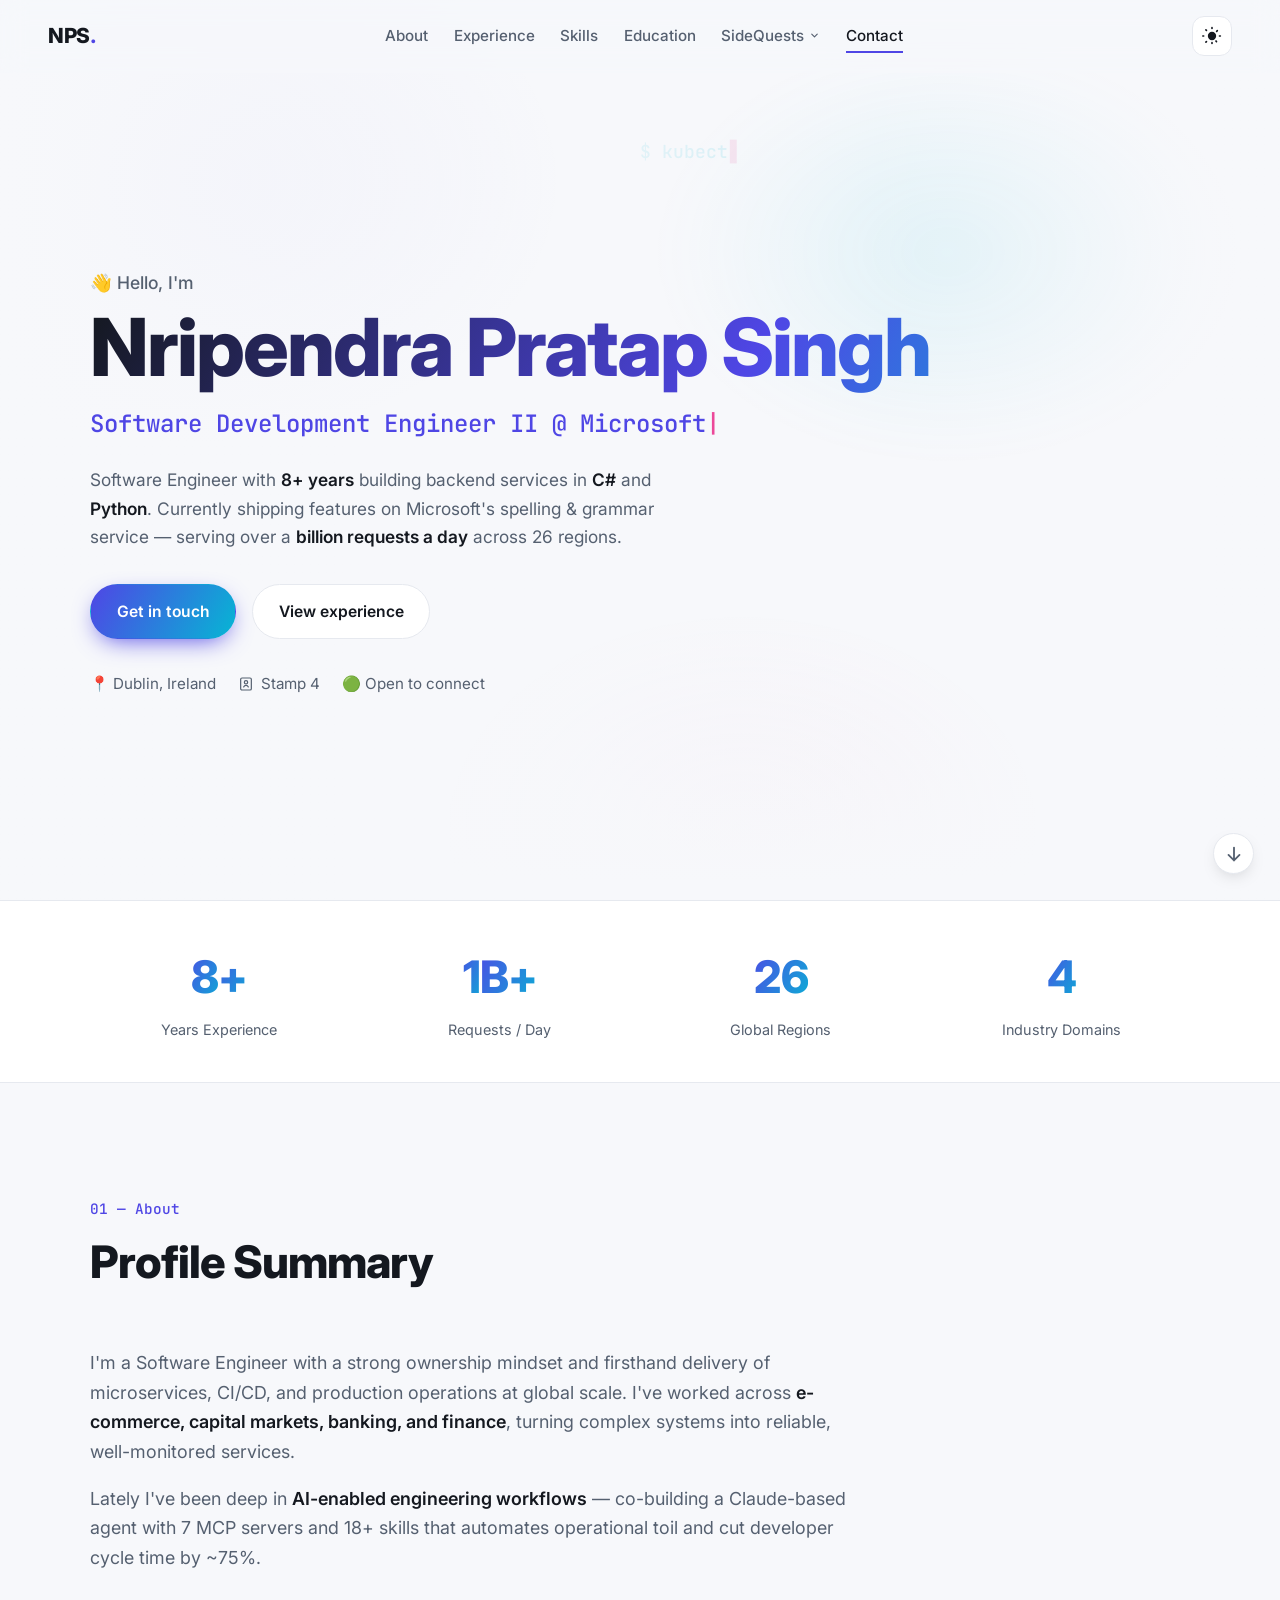
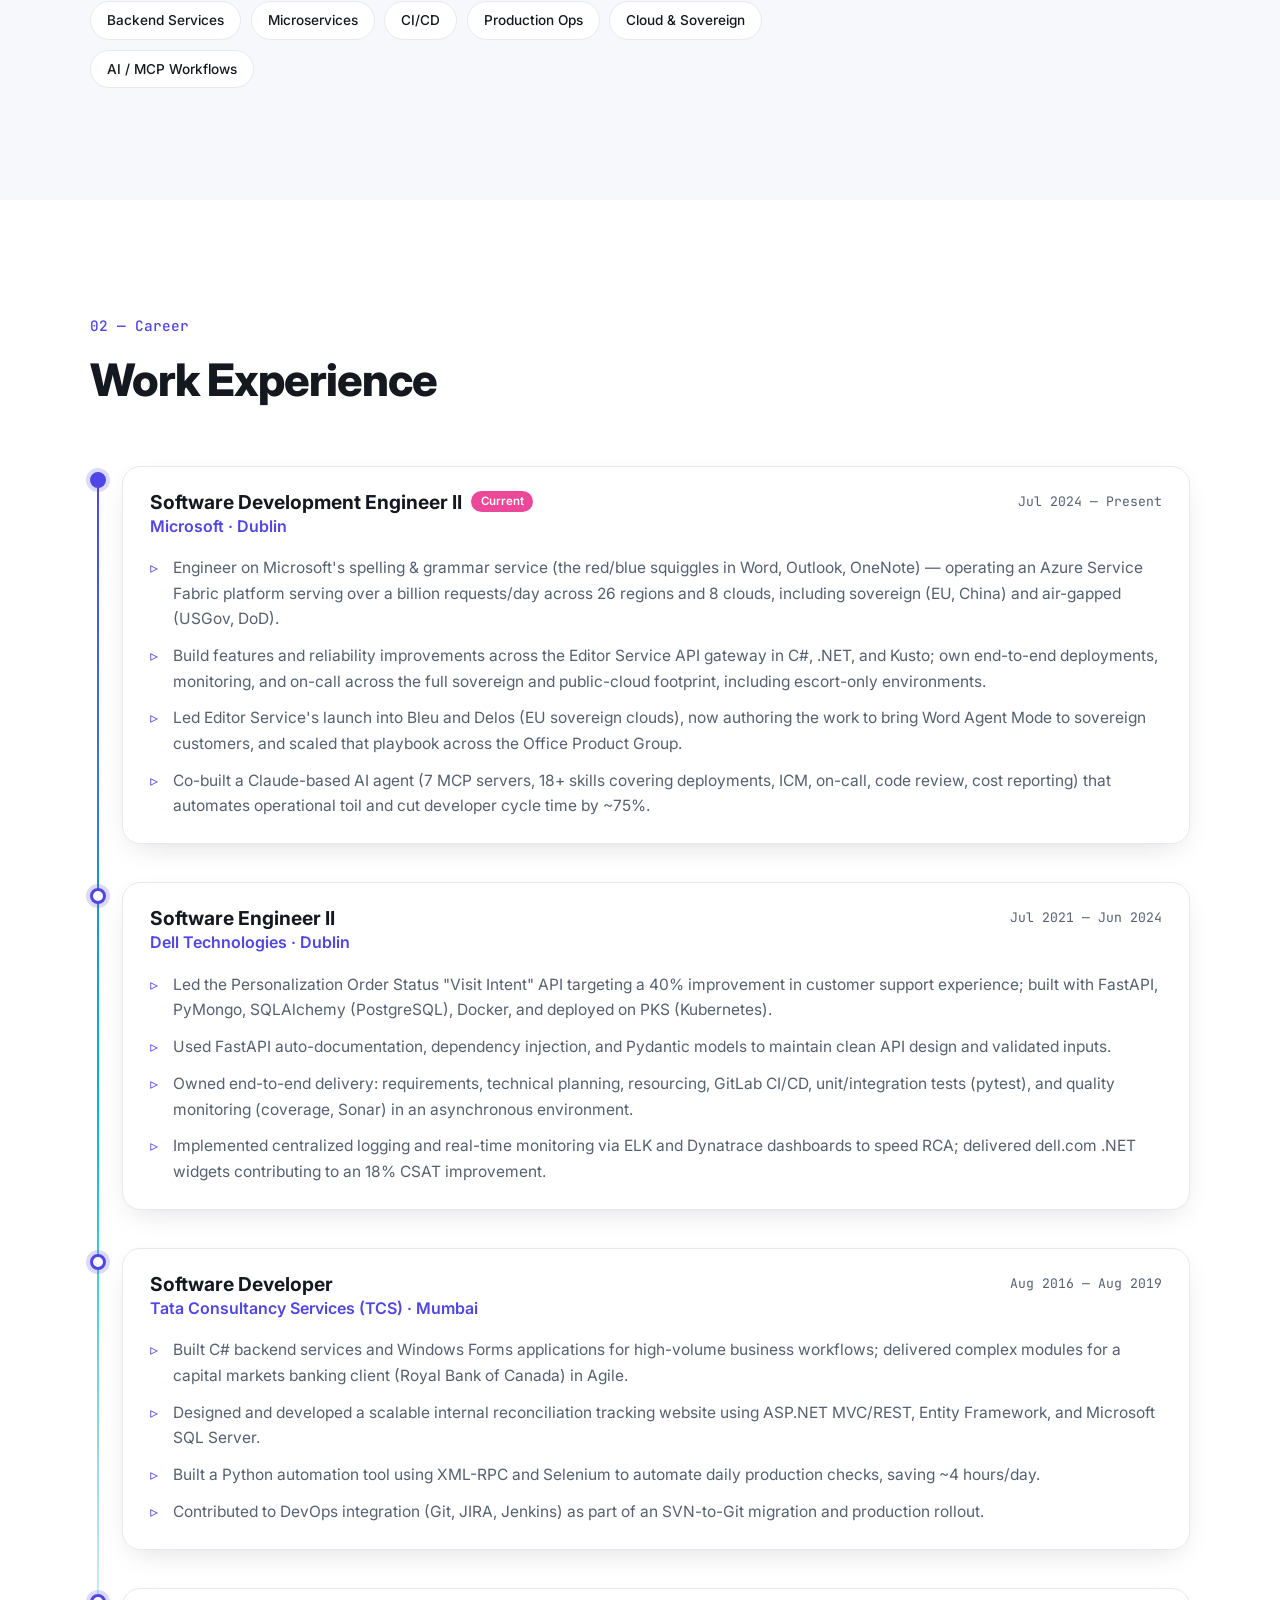
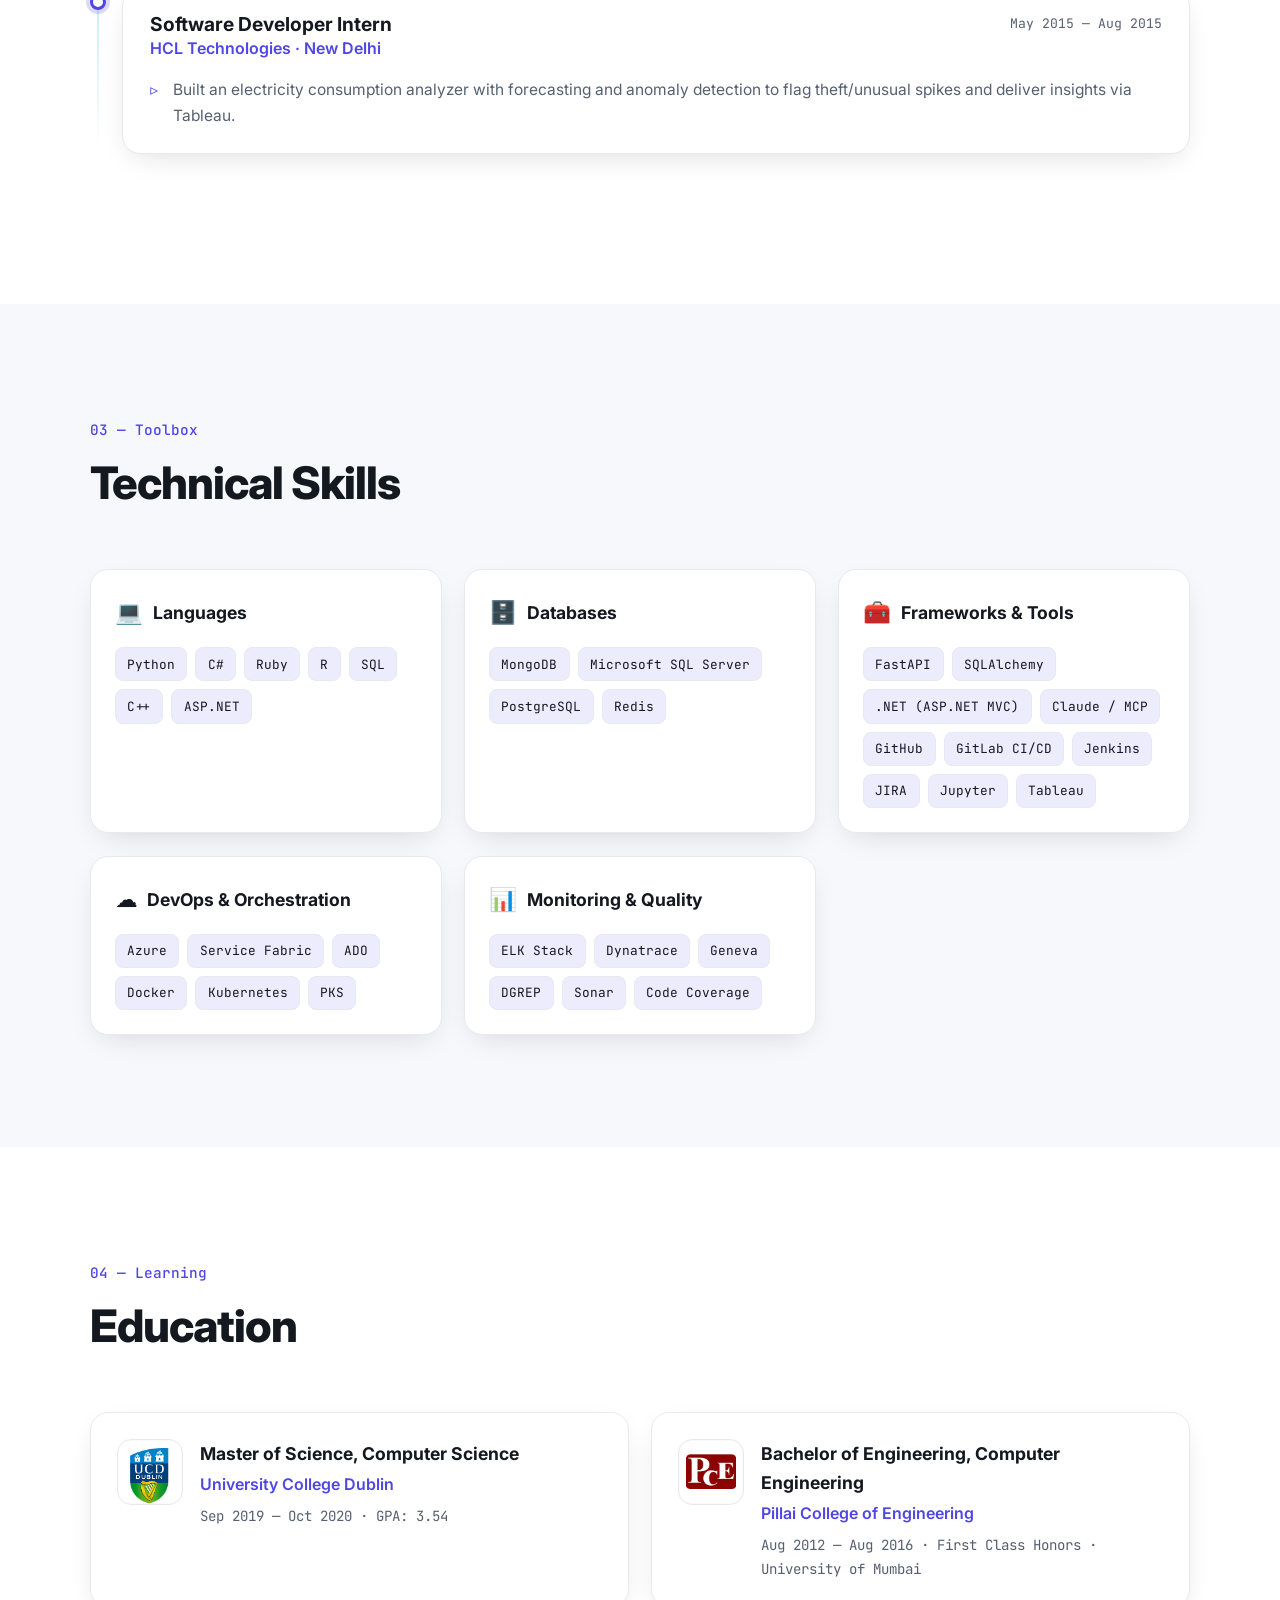
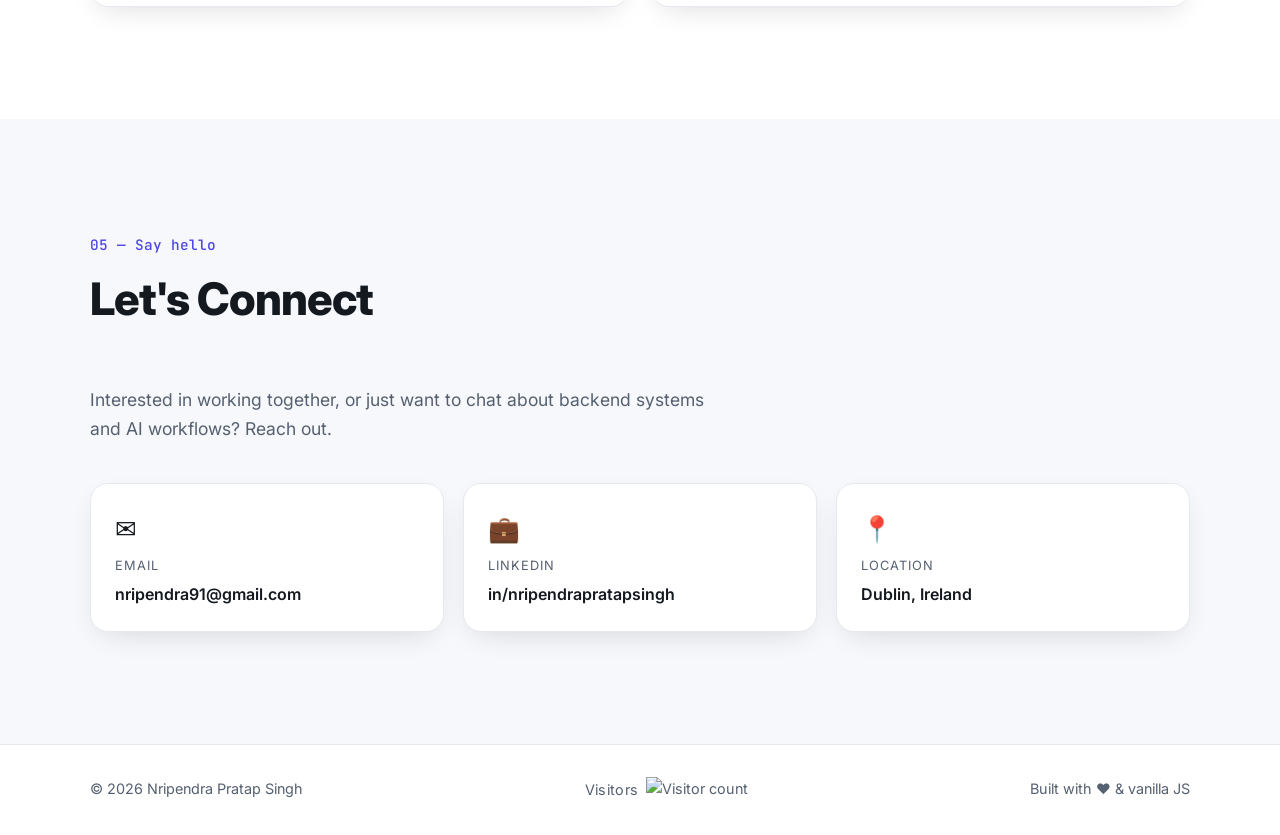
==== index.html @ f197025d "Group SideQuests into a nav dropdown and fix invisible scroll-reveal content Nav: SideQuests is now " ====
<!DOCTYPE html>
<html lang="en">
<head>
  <meta charset="UTF-8" />
  <meta name="viewport" content="width=device-width, initial-scale=1.0, viewport-fit=cover" />
  <title>Nripendra Pratap Singh — Software Engineer</title>
  <meta name="description" content="Nripendra Pratap Singh — Software Engineer with 8+ years building backend services in C# and Python. Currently SDE II at Microsoft, Dublin." />
  <meta name="author" content="Nripendra Pratap Singh" />

  <!-- Open Graph -->
  <meta property="og:title" content="Nripendra Pratap Singh — Software Engineer" />
  <meta property="og:description" content="Software Engineer with 8+ years building backend services in C# and Python. SDE II at Microsoft." />
  <meta property="og:type" content="website" />

  <link rel="preconnect" href="https://fonts.googleapis.com" />
  <link rel="preconnect" href="https://fonts.gstatic.com" crossorigin />
  <link href="https://fonts.googleapis.com/css2?family=Inter:wght@400;500;600;700;800&family=JetBrains+Mono:wght@400;500&display=swap" rel="stylesheet" />
  <link rel="stylesheet" href="assets/style.css" />
  <link rel="icon" href="data:image/svg+xml,<svg xmlns=%22http://www.w3.org/2000/svg%22 viewBox=%220 0 100 100%22><text y=%22.9em%22 font-size=%2290%22>👨‍💻</text></svg>" />
</head>
<body>
  <!-- Progress bar -->
  <div class="scroll-progress" id="scrollProgress"></div>

  <!-- Navigation -->
  <header class="nav" id="nav">
    <a href="#hero" class="nav__brand">NPS<span class="dot">.</span></a>
    <nav class="nav__links" id="navLinks">
      <a href="#about">About</a>
      <a href="#experience">Experience</a>
      <a href="#skills">Skills</a>
      <a href="#education">Education</a>
      <div class="nav__item">
        <a href="sidequests.html" class="nav__parent" aria-haspopup="true" aria-expanded="false">SideQuests
          <svg class="nav__chevron" viewBox="0 0 24 24" aria-hidden="true"><path fill="none" stroke="currentColor" stroke-width="2.5" stroke-linecap="round" stroke-linejoin="round" d="M6 9l6 6 6-6"/></svg>
        </a>
        <div class="nav__menu">
          <a href="railway-union-stats.html"><span class="nav__menu-icon">🏏</span>Cricket</a>
          <a href="fitness.html"><span class="nav__menu-icon">💪</span>Fitness</a>
          <a href="sidequests.html"><span class="nav__menu-icon">📝</span>Articles</a>
        </div>
      </div>
      <a href="#contact">Contact</a>
    </nav>
    <div class="nav__actions">
      <button class="theme-toggle" id="themeToggle" aria-label="Toggle theme" title="Toggle theme">
        <svg class="icon-sun" viewBox="0 0 24 24" width="20" height="20"><path fill="currentColor" d="M12 17a5 5 0 100-10 5 5 0 000 10zm0 2a1 1 0 011 1v1a1 1 0 11-2 0v-1a1 1 0 011-1zm0-18a1 1 0 011 1v1a1 1 0 11-2 0V2a1 1 0 011-1zm11 11a1 1 0 01-1 1h-1a1 1 0 110-2h1a1 1 0 011 1zM3 12a1 1 0 01-1 1H1a1 1 0 110-2h1a1 1 0 011 1zm16.07-7.07a1 1 0 010 1.41l-.71.71a1 1 0 11-1.41-1.41l.71-.71a1 1 0 011.41 0zM6.05 17.95a1 1 0 010 1.41l-.71.71a1 1 0 01-1.41-1.41l.71-.71a1 1 0 011.41 0zm12.02 1.41a1 1 0 01-1.41 0l-.71-.71a1 1 0 011.41-1.41l.71.71a1 1 0 010 1.41zM6.05 6.05a1 1 0 01-1.41 0l-.71-.71a1 1 0 011.41-1.41l.71.71a1 1 0 010 1.41z"/></svg>
        <svg class="icon-moon" viewBox="0 0 24 24" width="20" height="20"><path fill="currentColor" d="M21 12.79A9 9 0 1111.21 3 7 7 0 0021 12.79z"/></svg>
      </button>
      <button class="nav__burger" id="navBurger" aria-label="Menu"><span></span><span></span><span></span></button>
    </div>
  </header>

  <main>
    <!-- Hero -->
    <section class="hero" id="hero">
      <canvas class="hero__canvas" id="heroCanvas" aria-hidden="true"></canvas>
      <div class="hero__bg"></div>
      <div class="hero__scrim"></div>
      <div class="container hero__inner">
        <p class="hero__eyebrow">👋 Hello, I'm</p>
        <h1 class="hero__title">Nripendra Pratap Singh</h1>
        <h2 class="hero__subtitle"><span id="typed"></span><span class="cursor">|</span></h2>
        <p class="hero__desc">
          Software Engineer with <strong>8+ years</strong> building backend services in <strong>C#</strong> and <strong>Python</strong>.
          Currently shipping features on Microsoft's spelling &amp; grammar service — serving over a <strong>billion requests a day</strong> across 26 regions.
        </p>
        <div class="hero__cta">
          <a href="#contact" class="btn btn--primary">Get in touch</a>
          <a href="assets/Nripendra-Pratap-Singh-Resume.pdf" class="btn btn--ghost" data-feature="downloadResume" download hidden>⬇ Download Résumé</a>
          <a href="#experience" class="btn btn--ghost">View experience</a>
        </div>
        <div class="hero__meta">
          <span>📍 Dublin, Ireland</span>
          <span class="meta-ico"><svg viewBox="0 0 24 24" width="16" height="16" fill="none" stroke="currentColor" stroke-width="1.8" stroke-linecap="round" stroke-linejoin="round" aria-hidden="true"><rect x="4" y="3" width="16" height="18" rx="2"/><circle cx="12" cy="9.5" r="2.5"/><path d="M8.5 16.5c.6-1.6 2-2.5 3.5-2.5s2.9.9 3.5 2.5"/></svg>Stamp 4</span>
          <span class="pulse">🟢 Open to connect</span>
        </div>
      </div>
      <a href="#about" class="scroll-hint" aria-label="Scroll down"><svg viewBox="0 0 24 24" width="22" height="22" fill="none" stroke="currentColor" stroke-width="2" stroke-linecap="round" stroke-linejoin="round" aria-hidden="true"><path d="M12 5v14M6 13l6 6 6-6"/></svg></a>
    </section>

    <!-- Stats -->
    <section class="stats">
      <div class="container stats__grid">
        <div class="stat" data-count="8"><span class="stat__value"><span class="stat__num">0</span><span class="stat__plus">+</span></span><p>Years Experience</p></div>
        <div class="stat" data-count="1"><span class="stat__value"><span class="stat__num">0</span><span class="stat__plus">B+</span></span><p>Requests / Day</p></div>
        <div class="stat" data-count="26"><span class="stat__value"><span class="stat__num">0</span></span><p>Global Regions</p></div>
        <div class="stat" data-count="4"><span class="stat__value"><span class="stat__num">0</span></span><p>Industry Domains</p></div>
      </div>
    </section>

    <!-- About -->
    <section class="section" id="about">
      <div class="container">
        <div class="section__head reveal">
          <span class="section__tag">01 — About</span>
          <h2 class="section__title">Profile Summary</h2>
        </div>
        <div class="about reveal">
          <p>
            I'm a Software Engineer with a strong ownership mindset and firsthand delivery of microservices,
            CI/CD, and production operations at global scale. I've worked across
            <strong>e-commerce, capital markets, banking, and finance</strong>, turning complex systems into
            reliable, well-monitored services.
          </p>
          <p>
            Lately I've been deep in <strong>AI-enabled engineering workflows</strong> — co-building a Claude-based
            agent with 7 MCP servers and 18+ skills that automates operational toil and cut developer cycle time by ~75%.
          </p>
          <div class="about__chips">
            <span>Backend Services</span>
            <span>Microservices</span>
            <span>CI/CD</span>
            <span>Production Ops</span>
            <span>Cloud &amp; Sovereign</span>
            <span>AI / MCP Workflows</span>
          </div>
        </div>
      </div>
    </section>

    <!-- Experience -->
    <section class="section section--alt" id="experience">
      <div class="container">
        <div class="section__head reveal">
          <span class="section__tag">02 — Career</span>
          <h2 class="section__title">Work Experience</h2>
        </div>
        <div class="timeline" id="timeline"></div>
      </div>
    </section>

    <!-- Skills -->
    <section class="section" id="skills">
      <div class="container">
        <div class="section__head reveal">
          <span class="section__tag">03 — Toolbox</span>
          <h2 class="section__title">Technical Skills</h2>
        </div>
        <div class="skills" id="skills-grid"></div>
      </div>
    </section>

    <!-- Education -->
    <section class="section section--alt" id="education">
      <div class="container">
        <div class="section__head reveal">
          <span class="section__tag">04 — Learning</span>
          <h2 class="section__title">Education</h2>
        </div>
        <div class="edu" id="edu-grid"></div>
      </div>
    </section>

    <!-- Contact -->
    <section class="section contact" id="contact">
      <div class="container">
        <div class="section__head reveal">
          <span class="section__tag">05 — Say hello</span>
          <h2 class="section__title">Let's Connect</h2>
        </div>
        <p class="contact__lead reveal">
          Interested in working together, or just want to chat about backend systems and AI workflows? Reach out.
        </p>
        <div class="contact__grid reveal">
          <a class="contact__card" href="mailto:nripendra91@gmail.com">
            <span class="contact__icon">✉️</span>
            <span class="contact__label">Email</span>
            <span class="contact__value">nripendra91@gmail.com</span>
          </a>
          <a class="contact__card" href="https://www.linkedin.com/in/nripendrapratapsingh" target="_blank" rel="noopener">
            <span class="contact__icon">💼</span>
            <span class="contact__label">LinkedIn</span>
            <span class="contact__value">in/nripendrapratapsingh</span>
          </a>
          <a class="contact__card" href="https://maps.google.com/?q=Dublin,Ireland" target="_blank" rel="noopener">
            <span class="contact__icon">📍</span>
            <span class="contact__label">Location</span>
            <span class="contact__value">Dublin, Ireland</span>
          </a>
        </div>
      </div>
    </section>
  </main>

  <footer class="footer">
    <div class="container footer__inner">
      <span>© <span id="year"></span> Nripendra Pratap Singh</span>
      <span class="footer__counter" data-feature="visitorCounter" hidden>
        <span class="footer__counter-label">Visitors</span>
        <img class="visitor-counter" alt="Visitor count"
             src="https://count.getloli.com/@nripendra-pratap.github.io?name=nripendra-pratap.github.io&theme=3d-num&padding=6&offset=0&align=top&scale=1&pixelated=0&darkmode=auto" />
      </span>
      <span>Built with ❤️ &amp; vanilla JS</span>
    </div>
  </footer>

  <script src="assets/data.js"></script>
  <script src="assets/common.js"></script>
  <script src="assets/hero-bg.js"></script>
  <script src="assets/script.js"></script>
</body>
</html>
---- assets/style.css ----
/* ===================== Theme tokens ===================== */
:root {
  --bg: #f7f8fb;
  --bg-alt: #ffffff;
  --surface: #ffffff;
  --text: #14181f;
  --text-soft: #556070;
  --border: #e6e9ef;
  --brand: #4f46e5;
  --brand-2: #06b6d4;
  --accent: #ec4899;
  --shadow: 0 10px 30px -12px rgba(20, 24, 31, 0.18);
  --radius: 18px;
  --maxw: 1100px;
  --card-hover: color-mix(in srgb, var(--surface) 95%, #000); /* light mode: subtly darker on hover */
}

[data-theme="dark"] {
  --bg: #0b0e14;
  --bg-alt: #10141d;
  --surface: #141a24;
  --text: #eef2f8;
  --text-soft: #9aa6b8;
  --border: #232b38;
  --brand: #818cf8;
  --brand-2: #22d3ee;
  --accent: #f472b6;
  --shadow: 0 14px 40px -14px rgba(0, 0, 0, 0.6);
  --card-hover: color-mix(in srgb, var(--surface) 91%, #fff); /* dark mode: subtly lighter on hover */
}

*, *::before, *::after { margin: 0; padding: 0; box-sizing: border-box; }
html { scroll-behavior: smooth; }

body {
  font-family: "Inter", system-ui, sans-serif;
  background: var(--bg);
  color: var(--text);
  line-height: 1.65;
  -webkit-font-smoothing: antialiased;
  transition: background .4s ease, color .4s ease;
  overflow-x: hidden;
}

.container { width: min(var(--maxw), 92%); margin-inline: auto; }
a { color: inherit; text-decoration: none; }

/* ===================== Scroll progress ===================== */
.scroll-progress {
  position: fixed; top: 0; left: 0; height: 3px; width: 0%;
  background: linear-gradient(90deg, var(--brand), var(--brand-2), var(--accent));
  z-index: 200; transition: width .1s linear;
}

/* ===================== Nav ===================== */
.nav {
  position: fixed; top: 0; left: 0; right: 0; z-index: 100;
  display: flex; align-items: center; justify-content: space-between;
  padding: 1rem clamp(1rem, 4vw, 3rem);
  padding-left: max(clamp(1rem, 4vw, 3rem), env(safe-area-inset-left));
  padding-right: max(clamp(1rem, 4vw, 3rem), env(safe-area-inset-right));
  backdrop-filter: blur(12px);
  background: color-mix(in srgb, var(--bg) 78%, transparent);
  border-bottom: 1px solid transparent;
  transition: padding .3s ease, border-color .3s ease, background .3s ease;
}
.nav.scrolled { padding-block: .6rem; border-color: var(--border); }
.nav__brand { font-weight: 800; font-size: 1.3rem; letter-spacing: -.5px; }
.nav__brand .dot { color: var(--brand); }
.nav__links { display: flex; gap: 1.6rem; }
.nav__links a {
  font-size: .95rem; font-weight: 500; color: var(--text-soft);
  position: relative; transition: color .2s ease;
}
.nav__links a::after {
  content: ""; position: absolute; left: 0; bottom: -4px; height: 2px; width: 0;
  background: var(--brand); transition: width .25s ease;
}
.nav__links a:hover, .nav__links a.active { color: var(--text); }
.nav__links a:hover::after, .nav__links a.active::after { width: 100%; }

/* Nav dropdown (SideQuests → Cricket / Fitness / Articles) */
.nav__item { position: relative; display: flex; align-items: center; }
.nav__parent { display: inline-flex; align-items: center; gap: .3rem; }
.nav__chevron { width: 11px; height: 11px; flex: none; transition: transform .25s ease; }
.nav__item:hover .nav__chevron,
.nav__item:focus-within .nav__chevron { transform: rotate(180deg); }
.nav__menu {
  position: absolute; top: 100%; left: 50%; z-index: 10;
  margin-top: .75rem; min-width: 180px; padding: .4rem;
  display: flex; flex-direction: column; gap: .1rem;
  background: var(--surface); border: 1px solid var(--border);
  border-radius: 14px; box-shadow: var(--shadow);
  opacity: 0; visibility: hidden; pointer-events: none;
  transform: translate(-50%, 6px);
  transition: opacity .2s ease, transform .2s ease, visibility .2s ease;
}
/* Invisible bridge so the menu survives the gap under the parent link. */
.nav__menu::before { content: ""; position: absolute; left: 0; right: 0; top: -.75rem; height: .75rem; }
.nav__item:hover .nav__menu,
.nav__item:focus-within .nav__menu {
  opacity: 1; visibility: visible; pointer-events: auto; transform: translate(-50%, 0);
}
.nav__links .nav__menu a {
  display: flex; align-items: center; gap: .55rem; white-space: nowrap;
  padding: .5rem .65rem; border-radius: 9px; font-size: .9rem; color: var(--text-soft);
  transition: background .2s ease, color .2s ease;
}
.nav__links .nav__menu a::after { display: none; }
.nav__links .nav__menu a:hover,
.nav__links .nav__menu a.active {
  background: color-mix(in srgb, var(--brand) 12%, transparent); color: var(--text);
}
.nav__menu-icon { font-size: .95rem; line-height: 1; }

.nav__actions { display: flex; align-items: center; gap: .6rem; }

.theme-toggle {
  display: grid; place-items: center; width: 40px; height: 40px;
  border-radius: 12px; border: 1px solid var(--border);
  background: var(--surface); color: var(--text); cursor: pointer;
  transition: transform .2s ease, border-color .2s ease;
}
.theme-toggle:hover { transform: rotate(-15deg); border-color: var(--brand); }
.icon-moon { display: none; }
[data-theme="dark"] .icon-sun { display: none; }
[data-theme="dark"] .icon-moon { display: block; }

.nav__burger { display: none; flex-direction: column; gap: 5px; background: none; border: 0; cursor: pointer; padding: 6px; }
.nav__burger span { width: 24px; height: 2px; background: var(--text); transition: .3s; border-radius: 2px; }
.nav__burger.open span:nth-child(1) { transform: translateY(7px) rotate(45deg); }
.nav__burger.open span:nth-child(2) { opacity: 0; }
.nav__burger.open span:nth-child(3) { transform: translateY(-7px) rotate(-45deg); }

/* ===================== Hero ===================== */
.hero {
  min-height: 100vh;            /* fallback for older iOS/Safari without svh */
  min-height: 100svh;          /* stable across the mobile toolbar show/hide */
  display: flex; align-items: center; position: relative;
  padding-top: 4rem; overflow: hidden;
}
.hero__canvas {
  position: absolute; inset: 0; z-index: 0; width: 100%; height: 100%;
  opacity: .5;
}
[data-theme="dark"] .hero__canvas { opacity: .6; }
.hero__bg {
  position: absolute; inset: 0; z-index: 1; pointer-events: none;
  background:
    radial-gradient(48% 48% at 15% 20%, color-mix(in srgb, var(--brand) 32%, transparent), transparent 60%),
    radial-gradient(42% 42% at 74% 28%, color-mix(in srgb, var(--brand-2) 24%, transparent), transparent 55%),
    radial-gradient(40% 40% at 58% 92%, color-mix(in srgb, var(--accent) 18%, transparent), transparent 60%);
  filter: blur(24px); opacity: .42; animation: floaty 14s ease-in-out infinite alternate;
}
.hero__scrim {
  position: absolute; inset: 0; z-index: 2; pointer-events: none;
  background:
    linear-gradient(90deg, var(--bg) 0%, color-mix(in srgb, var(--bg) 72%, transparent) 40%, transparent 72%),
    linear-gradient(270deg, var(--bg) 0%, color-mix(in srgb, var(--bg) 45%, transparent) 15%, transparent 32%),
    linear-gradient(0deg, var(--bg) 2%, transparent 42%),
    radial-gradient(125% 95% at 50% 42%, transparent 52%, color-mix(in srgb, var(--bg) 60%, transparent) 100%);
}
@keyframes floaty { to { transform: translate3d(0, -20px, 0) scale(1.05); } }
.hero__inner { position: relative; z-index: 3; }
.hero__eyebrow { font-size: 1.1rem; color: var(--text-soft); font-weight: 500; }
.hero__title {
  font-size: clamp(2.6rem, 7vw, 5rem); font-weight: 800; letter-spacing: -2px;
  line-height: 1.1; margin: .4rem 0; padding-bottom: .08em;
  background: linear-gradient(120deg, var(--text), var(--brand) 60%, var(--brand-2));
  -webkit-background-clip: text; background-clip: text; color: transparent;
}
.hero__subtitle {
  font-family: "JetBrains Mono", monospace; font-size: clamp(1rem, 2.4vw, 1.5rem);
  font-weight: 500; color: var(--brand); min-height: 1.8em;
}
.cursor { animation: blink 1s steps(2) infinite; color: var(--accent); }
@keyframes blink { 50% { opacity: 0; } }
.hero__desc { max-width: 620px; margin: 1.2rem 0 2rem; color: var(--text-soft); font-size: 1.08rem; }
.hero__desc strong { color: var(--text); font-weight: 600; }
.hero__cta { display: flex; gap: 1rem; flex-wrap: wrap; }
.hero__meta { display: flex; gap: 1.4rem; flex-wrap: wrap; align-items: center; margin-top: 2rem; color: var(--text-soft); font-size: .95rem; }
.hero__meta .meta-ico { display: inline-flex; align-items: center; gap: .4rem; }
.hero__meta .meta-ico svg { flex: none; vertical-align: middle; }
.pulse { position: relative; }

.btn {
  display: inline-flex; align-items: center; gap: .5rem; padding: .85rem 1.6rem;
  border-radius: 999px; font-weight: 600; font-size: .98rem; cursor: pointer;
  transition: transform .2s ease, box-shadow .2s ease, background .2s ease; border: 1px solid transparent;
}
.btn--primary { background: linear-gradient(120deg, var(--brand), var(--brand-2)); color: #fff; box-shadow: 0 8px 24px -8px var(--brand); }
.btn--primary:hover { transform: translateY(-3px); box-shadow: 0 14px 30px -8px var(--brand); }
.btn--ghost { background: var(--surface); border-color: var(--border); color: var(--text); }
.btn--ghost:hover { transform: translateY(-3px); border-color: var(--brand); }

.scroll-hint {
  position: absolute; bottom: calc(1.6rem + env(safe-area-inset-bottom, 0px));
  right: calc(1.6rem + env(safe-area-inset-right, 0px));
  display: grid; place-items: center; width: 2.6rem; height: 2.6rem;
  color: var(--text-soft); border-radius: 999px;
  background: var(--surface); border: 1px solid var(--border);
  box-shadow: 0 6px 18px -8px rgba(0,0,0,.25);
  animation: bounce 2s infinite; z-index: 3;
}
.scroll-hint svg { display: block; }
@keyframes bounce { 0%,100% { transform: translateY(0); } 50% { transform: translateY(8px); } }
/* On short screens (e.g. landscape phones) hide the arrow so it can't overlap content */
@media (max-height: 620px) { .scroll-hint { display: none; } }

/* ===================== Stats ===================== */
.stats { padding: 2.5rem 0; border-block: 1px solid var(--border); background: var(--bg-alt); }
.stats__grid { display: grid; grid-template-columns: repeat(4, 1fr); gap: 1.5rem; text-align: center; }
.stat { display: flex; flex-direction: column; align-items: center; }
.stat__value { display: inline-flex; align-items: baseline; }
.stat__num, .stat__plus { font-size: clamp(1.8rem, 5vw, 2.8rem); font-weight: 800; letter-spacing: -1px;
  background: linear-gradient(120deg, var(--brand), var(--brand-2)); -webkit-background-clip: text; background-clip: text; color: transparent; }
.stat p { color: var(--text-soft); font-size: .9rem; margin-top: .2rem; }

/* ===================== Sections ===================== */
.section { padding: clamp(4rem, 9vw, 7rem) 0; }
.section--alt { background: var(--bg-alt); }
.section__head { margin-bottom: 3rem; }
.section__tag { font-family: "JetBrains Mono", monospace; color: var(--brand); font-size: .9rem; font-weight: 500; }
.section__title { font-size: clamp(1.9rem, 5vw, 2.8rem); font-weight: 800; letter-spacing: -1px; margin-top: .3rem; }

.about { max-width: 780px; font-size: 1.12rem; color: var(--text-soft); }
.about p + p { margin-top: 1.1rem; }
.about strong { color: var(--text); font-weight: 600; }
.about__chips { display: flex; flex-wrap: wrap; gap: .6rem; margin-top: 1.8rem; }
.about__chips span {
  padding: .45rem 1rem; border-radius: 999px; font-size: .85rem; font-weight: 500;
  background: var(--surface); border: 1px solid var(--border); color: var(--text);
}

/* ===================== Timeline ===================== */
.timeline { position: relative; padding-left: 2rem; }
.timeline::before { content: ""; position: absolute; left: 7px; top: 6px; bottom: 6px; width: 2px;
  background: linear-gradient(var(--brand), var(--brand-2), transparent); }
.tl-item { position: relative; margin-bottom: 2.4rem; }
.tl-item::before {
  content: ""; position: absolute; left: -2rem; top: 6px; width: 16px; height: 16px; border-radius: 50%;
  background: var(--surface); border: 3px solid var(--brand); box-shadow: 0 0 0 4px color-mix(in srgb, var(--brand) 20%, transparent);
}
.tl-item.current::before { background: var(--brand); animation: ping 2s infinite; }
@keyframes ping { 0% { box-shadow: 0 0 0 0 color-mix(in srgb, var(--brand) 45%, transparent); } 70% { box-shadow: 0 0 0 12px transparent; } 100% { box-shadow: 0 0 0 0 transparent; } }

.tl-card {
  position: relative; overflow: visible;
  background: var(--surface); border: 1px solid var(--border); border-radius: var(--radius);
  padding: 1.5rem 1.7rem; box-shadow: var(--shadow); transition: transform .25s ease, border-color .25s ease, background .25s ease;
}
.tl-card:hover { transform: translateX(6px); border-color: var(--brand); background: var(--card-hover); }

/* Company logo as a module that pops out from the right side of the card on hover */
.tl-notch {
  position: absolute; top: 50%; right: 0; left: auto; z-index: 2;
  display: grid; place-items: center;
  width: 64px; height: 64px;
  border-radius: 16px;
  background: color-mix(in srgb, var(--brand-logo, var(--brand)) 14%, var(--surface));
  border: 1px solid var(--border);
  box-shadow: 0 12px 24px -8px color-mix(in srgb, var(--brand-logo, var(--brand)) 60%, transparent);
  transform: translate(-25%, -50%) scale(.7);
  opacity: 0; pointer-events: none;
  transition: transform .5s cubic-bezier(.34, 1.6, .5, 1), opacity .28s ease;
}
.tl-card:hover .tl-notch {
  transform: translate(55%, -50%) scale(1);
  opacity: 1;
}
.tl-notch__logo {
  width: 34px; height: 34px;
  fill: var(--brand-logo, var(--brand));
}

.tl-body { position: relative; z-index: 1; }
.tl-head { display: flex; flex-wrap: wrap; justify-content: space-between; gap: .6rem; align-items: flex-start; }
.tl-role { font-size: 1.2rem; font-weight: 700; line-height: 1.15; }
.tl-title-row { display: flex; align-items: center; flex-wrap: wrap; gap: .55rem; }
.tl-company { color: var(--brand); font-weight: 600; }
.tl-period { font-family: "JetBrains Mono", monospace; font-size: .82rem; color: var(--text-soft); white-space: nowrap; }
.tl-badge { display: inline-block; font-size: .72rem; font-weight: 600; line-height: 1; color: #fff; background: var(--accent);
  padding: .28rem .6rem; border-radius: 999px; vertical-align: middle; }
.tl-points { list-style: none; margin-top: 1rem; display: grid; gap: .7rem; }
.tl-points li { position: relative; padding-left: 1.4rem; color: var(--text-soft); font-size: .97rem; }
.tl-points li::before { content: "▹"; position: absolute; left: 0; color: var(--brand); }

/* ===================== Skills ===================== */
.skills { display: grid; grid-template-columns: repeat(auto-fit, minmax(260px, 1fr)); gap: 1.4rem; }
.skill-card {
  background: var(--surface); border: 1px solid var(--border); border-radius: var(--radius);
  padding: 1.5rem; box-shadow: var(--shadow); transition: transform .25s ease, border-color .25s ease;
}
.skill-card:hover { transform: translateY(-6px); border-color: var(--brand); }
.skill-card h3 { display: flex; align-items: center; gap: .6rem; font-size: 1.1rem; margin-bottom: 1rem; }
.skill-card__icon { font-size: 1.4rem; }
.skill-tags { display: flex; flex-wrap: wrap; gap: .5rem; }
.skill-tags span {
  font-family: "JetBrains Mono", monospace; font-size: .8rem; padding: .35rem .7rem; border-radius: 8px;
  background: color-mix(in srgb, var(--brand) 10%, transparent); color: var(--text);
  border: 1px solid var(--border); transition: background .2s ease, color .2s ease, transform .2s ease;
}
.skill-tags span:hover { background: var(--brand); color: #fff; transform: translateY(-2px); }

/* ===================== Education ===================== */
.edu { display: grid; grid-template-columns: repeat(auto-fit, minmax(300px, 1fr)); gap: 1.4rem; }
.edu-card {
  display: flex; gap: 1.1rem; background: var(--surface); border: 1px solid var(--border);
  border-radius: var(--radius); padding: 1.6rem; box-shadow: var(--shadow); transition: transform .25s ease, border-color .25s ease;
}
.edu-card:hover { transform: translateY(-6px); border-color: var(--brand); }
.edu-card__logo {
  flex: none; display: grid; place-items: center;
  width: 66px; height: 66px; border-radius: 14px;
  background: #ffffff; border: 1px solid var(--border);
  box-shadow: inset 0 0 0 1px rgba(0,0,0,.02);
  overflow: hidden;
}
.edu-card__logo img { max-width: 78%; max-height: 78%; object-fit: contain; display: block; }
.edu-card h3 { font-size: 1.1rem; }
.edu-card .school { color: var(--brand); font-weight: 600; margin-top: .2rem; }
.edu-card .meta { color: var(--text-soft); font-size: .88rem; margin-top: .5rem; font-family: "JetBrains Mono", monospace; }

/* ===================== Contact ===================== */
.contact__lead { max-width: 620px; color: var(--text-soft); font-size: 1.1rem; margin-bottom: 2.5rem; }
.contact__grid { display: grid; grid-template-columns: repeat(auto-fit, minmax(220px, 1fr)); gap: 1.2rem; }
.contact__card {
  display: flex; flex-direction: column; gap: .3rem; padding: 1.5rem; border-radius: var(--radius);
  background: var(--surface); border: 1px solid var(--border); box-shadow: var(--shadow);
  transition: transform .25s ease, border-color .25s ease;
}
.contact__card:hover { transform: translateY(-6px); border-color: var(--brand); }
.contact__icon { font-size: 1.6rem; }
.contact__label { font-size: .8rem; text-transform: uppercase; letter-spacing: 1px; color: var(--text-soft); }
.contact__value { font-weight: 600; word-break: break-word; }

/* ===================== SideQuests page ===================== */
.page-header {
  position: relative;
  padding: clamp(7rem, 12vw, 9rem) 0 clamp(2.5rem, 6vw, 4rem);
  background:
    radial-gradient(60% 120% at 15% 0%, color-mix(in srgb, var(--brand) 14%, transparent), transparent 60%),
    radial-gradient(50% 120% at 100% 0%, color-mix(in srgb, var(--brand-2, var(--brand)) 12%, transparent), transparent 55%);
  border-bottom: 1px solid var(--border);
}
.page-header__inner { max-width: 760px; }
.page-header__title { font-size: clamp(2.4rem, 7vw, 4rem); font-weight: 800; letter-spacing: -1.5px; margin-top: .3rem; }
.page-header__title .dot { color: var(--brand); }
.page-header__lede { margin-top: 1.2rem; color: var(--text-soft); font-size: 1.1rem; line-height: 1.7; }
.page-header__lede strong { color: var(--text); font-weight: 600; }
.page-header__note {
  margin-top: 1.6rem; display: inline-block;
  font-family: "JetBrains Mono", monospace; font-size: .85rem; color: var(--text-soft);
  padding: .5rem .9rem; border-radius: 999px;
  background: var(--surface); border: 1px solid var(--border);
}

.sq-grid { display: grid; grid-template-columns: repeat(auto-fill, minmax(320px, 1fr)); gap: 1.4rem; }

.sq-card {
  display: flex; flex-direction: column; gap: .6rem;
  background: var(--surface); border: 1px solid var(--border); border-radius: var(--radius);
  padding: 1.6rem; box-shadow: var(--shadow); transition: transform .25s ease, border-color .25s ease, background .25s ease;
}
.sq-card:hover { transform: translateY(-6px); border-color: var(--brand); background: var(--card-hover); }
.sq-card__meta { font-family: "JetBrains Mono", monospace; font-size: .8rem; color: var(--text-soft); }
.sq-card__title { font-size: 1.2rem; font-weight: 700; line-height: 1.3; }
.sq-card__title a { color: var(--text); transition: color .2s ease; }
.sq-card__title a:hover { color: var(--brand); }
.sq-card__summary { color: var(--text-soft); font-size: .97rem; }
.sq-card__tags { display: flex; flex-wrap: wrap; gap: .5rem; margin-top: auto; padding-top: .4rem; }
.sq-card__tags span {
  font-family: "JetBrains Mono", monospace; font-size: .75rem; padding: .3rem .6rem; border-radius: 8px;
  background: color-mix(in srgb, var(--brand) 10%, transparent); color: var(--text); border: 1px solid var(--border);
}

.sq-empty {
  grid-column: 1 / -1; text-align: center; display: grid; place-items: center; gap: .7rem;
  background: var(--surface); border: 1px dashed var(--border); border-radius: var(--radius);
  padding: clamp(2.5rem, 8vw, 4.5rem) 1.5rem;
}
.sq-empty__icon { font-size: 2.6rem; }
.sq-empty h3 { font-size: 1.3rem; }
.sq-empty p { color: var(--text-soft); max-width: 420px; }
.sq-empty .btn { margin-top: .6rem; }

/* ===================== Article page ===================== */
.article { padding: clamp(6.5rem, 11vw, 8.5rem) 0 clamp(2.5rem, 6vw, 4rem); }
.article__wrap { max-width: 760px; }
.article__back {
  display: inline-block; font-family: "JetBrains Mono", monospace; font-size: .82rem;
  color: var(--text-soft); margin-bottom: 1.6rem; transition: color .2s ease;
}
.article__back:hover { color: var(--brand); }
.article__header { padding-bottom: 1.8rem; margin-bottom: 2rem; border-bottom: 1px solid var(--border); }
.article__title {
  font-size: clamp(2rem, 5.5vw, 3rem); font-weight: 800; letter-spacing: -1px;
  line-height: 1.12; margin-top: .5rem; padding-bottom: .06em;
}
.article__title .mono-brand { font-family: "JetBrains Mono", monospace; font-weight: 600; color: var(--brand); letter-spacing: -.5px; }
.article__meta { margin-top: 1rem; font-family: "JetBrains Mono", monospace; font-size: .85rem; color: var(--text-soft); }
.article__tags { display: flex; flex-wrap: wrap; gap: .5rem; margin-top: 1rem; }
.article__tags span {
  font-family: "JetBrains Mono", monospace; font-size: .75rem; padding: .3rem .6rem; border-radius: 8px;
  background: color-mix(in srgb, var(--brand) 10%, transparent); color: var(--text); border: 1px solid var(--border);
}

/* Long-form prose */
.prose { font-size: 1.05rem; line-height: 1.8; color: var(--text); }
.prose__lede { font-size: 1.2rem; line-height: 1.7; color: var(--text-soft); }
.prose__lede strong { color: var(--text); }
.prose p { margin: 1.15rem 0; }
.prose h2 {
  font-size: clamp(1.4rem, 3.5vw, 1.8rem); font-weight: 700; letter-spacing: -.5px;
  line-height: 1.25; margin: 2.6rem 0 .9rem;
}
.prose h3 { font-size: 1.2rem; font-weight: 700; margin: 1.8rem 0 .6rem; }
.prose ul, .prose ol { margin: 1.15rem 0; padding-left: 1.4rem; }
.prose li { margin: .5rem 0; }
.prose li::marker { color: var(--brand); }
.prose a { color: var(--brand); text-decoration: none; border-bottom: 1px solid color-mix(in srgb, var(--brand) 40%, transparent); transition: border-color .2s ease; }
.prose a:hover { border-bottom-color: var(--brand); }
.prose strong { font-weight: 700; }
.prose code {
  font-family: "JetBrains Mono", monospace; font-size: .88em;
  background: color-mix(in srgb, var(--brand) 12%, transparent); color: var(--text);
  padding: .12em .4em; border-radius: 6px; border: 1px solid var(--border);
}
.prose pre {
  background: var(--bg-alt); border: 1px solid var(--border); border-radius: var(--radius);
  padding: 1.1rem 1.2rem; overflow-x: auto; margin: 1.4rem 0; box-shadow: var(--shadow);
}
.prose pre code {
  background: none; border: none; padding: 0; font-size: .85rem;
  color: var(--text); line-height: 1.7; white-space: pre; display: block;
}
.prose blockquote {
  margin: 1.6rem 0; padding: .9rem 1.3rem; border-left: 3px solid var(--brand);
  background: color-mix(in srgb, var(--brand) 7%, transparent); border-radius: 0 12px 12px 0;
  color: var(--text-soft); font-size: 1.02rem;
}
.prose blockquote em, .prose blockquote strong { color: var(--text); }
.prose hr { border: none; border-top: 1px solid var(--border); margin: 2.6rem 0; }
.article__credit {
  background: var(--surface); border: 1px solid var(--border); border-radius: var(--radius);
  padding: 1.2rem 1.4rem; margin: 1.6rem 0; box-shadow: var(--shadow);
}
.article__credit p { margin: .4rem 0; font-size: .96rem; color: var(--text-soft); }
.article__more { margin-top: 2rem; }

/* ===================== Cricket stats page ===================== */
.ck-cards {
  display: grid; grid-template-columns: repeat(3, 1fr); gap: 1rem; margin: 1.6rem 0 .4rem;
}
.ck-card {
  display: flex; flex-direction: column; gap: .15rem; text-align: center;
  background: var(--surface); border: 1px solid var(--border); border-radius: var(--radius);
  padding: 1.1rem .8rem; box-shadow: var(--shadow);
}
.ck-card__value {
  font-size: clamp(1.5rem, 4vw, 2rem); font-weight: 800; letter-spacing: -1px; line-height: 1.15;
  color: var(--brand);
}
.ck-card__label { font-size: .9rem; font-weight: 600; color: var(--text); }
.ck-card__sub { font-family: "JetBrains Mono", monospace; font-size: .72rem; color: var(--text-soft); }

.ck-table-wrap {
  margin: 1.4rem 0; overflow-x: auto; -webkit-overflow-scrolling: touch;
  border: 1px solid var(--border); border-radius: var(--radius);
  background: var(--surface); box-shadow: var(--shadow);
}
.ck-table { width: 100%; border-collapse: collapse; font-size: .88rem; }
.ck-table th, .ck-table td { padding: .6rem .7rem; text-align: left; white-space: nowrap; }
.ck-table th.num, .ck-table td.num { text-align: right; }
.ck-table thead th {
  font-family: "JetBrains Mono", monospace; font-size: .72rem; font-weight: 500;
  text-transform: uppercase; letter-spacing: .05em; color: var(--text-soft);
  border-bottom: 1px solid var(--border); background: var(--bg-alt);
}
.ck-table tbody td { border-bottom: 1px solid var(--border); }
.ck-table tbody tr:last-child td { border-bottom: none; }
.ck-table tbody tr:hover { background: var(--card-hover); }
.ck-table tbody td:first-child { font-weight: 600; font-family: "JetBrains Mono", monospace; }
.ck-table tfoot td {
  border-top: 2px solid var(--brand); font-weight: 700;
  background: color-mix(in srgb, var(--brand) 8%, transparent);
}
.ck-table tfoot td:first-child { font-family: "JetBrains Mono", monospace; }
.ck-vs { color: var(--text-soft); font-weight: 400; font-size: .82em; }

.ck-note { font-size: .88rem; color: var(--text-soft); }

.ck-highlights { list-style: none; padding-left: 0; margin: 1.4rem 0; display: grid; gap: .9rem; }
.ck-highlight {
  margin: 0; background: var(--surface); border: 1px solid var(--border);
  border-left: 3px solid var(--brand); border-radius: 0 12px 12px 0; padding: .9rem 1.1rem;
}
.ck-highlight__head { display: flex; flex-wrap: wrap; align-items: baseline; gap: .5rem; }
.ck-highlight__line { font-size: 1.05rem; font-weight: 700; color: var(--brand); font-family: "JetBrains Mono", monospace; }
.ck-highlight__opp { font-weight: 600; }
.ck-highlight__meta { font-family: "JetBrains Mono", monospace; font-size: .75rem; color: var(--text-soft); margin-top: .15rem; }
.ck-highlight__note { margin: .5rem 0 0; font-size: .95rem; color: var(--text-soft); line-height: 1.65; }

@media (max-width: 720px) {
  .ck-cards { grid-template-columns: repeat(2, 1fr); }
}
@media (max-width: 420px) {
  .ck-cards { grid-template-columns: 1fr; }
}

/* ===================== Footer ===================== */
.footer { border-top: 1px solid var(--border); padding: 2rem 0; background: var(--bg-alt); }
.footer__inner { display: flex; justify-content: space-between; flex-wrap: wrap; gap: 1rem; color: var(--text-soft); font-size: .9rem; }
.footer__counter { display: inline-flex; align-items: center; gap: .5rem; }
.footer__counter-label { letter-spacing: .02em; }
.visitor-counter { height: 26px; width: auto; display: block; }

/* ===================== Reveal animation ===================== */
.reveal { opacity: 0; transform: translateY(28px); transition: opacity .7s ease, transform .7s ease; }
.reveal.visible { opacity: 1; transform: none; }

/* ===================== Responsive ===================== */
@media (max-width: 780px) {
  .nav__links {
    position: fixed; inset: 0 0 auto auto; top: 0;
    height: 100vh; height: 100svh; width: min(75%, 300px);
    flex-direction: column; justify-content: center; gap: 2rem; padding: 2rem;
    overflow-y: auto;
    background: var(--bg-alt); border-left: 1px solid var(--border);
    transform: translateX(100%); transition: transform .35s ease; box-shadow: var(--shadow);
  }
  .nav__links.open { transform: translateX(0); }
  .nav__links a { font-size: 1.3rem; }
  /* No hover on touch: show the group inline as an indented list. */
  .nav__item { flex-direction: column; align-items: flex-start; width: 100%; gap: .9rem; }
  .nav__chevron { display: none; }
  .nav__menu {
    position: static; transform: none; opacity: 1; visibility: visible; pointer-events: auto;
    margin: 0 0 0 .15rem; padding: 0 0 0 .9rem; min-width: 0; gap: .9rem;
    background: none; border: 0; border-left: 2px solid var(--border);
    border-radius: 0; box-shadow: none;
  }
  .nav__menu::before { display: none; }
  .nav__links .nav__menu a { font-size: 1.05rem; padding: 0; background: none; }
  .nav__links .nav__menu a.active { background: none; color: var(--brand); }
  .nav__burger { display: flex; }
  .stats__grid { grid-template-columns: repeat(2, 1fr); gap: 2rem; }
  .footer__inner { justify-content: center; text-align: center; }
}
@media (prefers-reduced-motion: reduce) {
  * { animation: none !important; transition: none !important; }
  .reveal { opacity: 1; transform: none; }
}
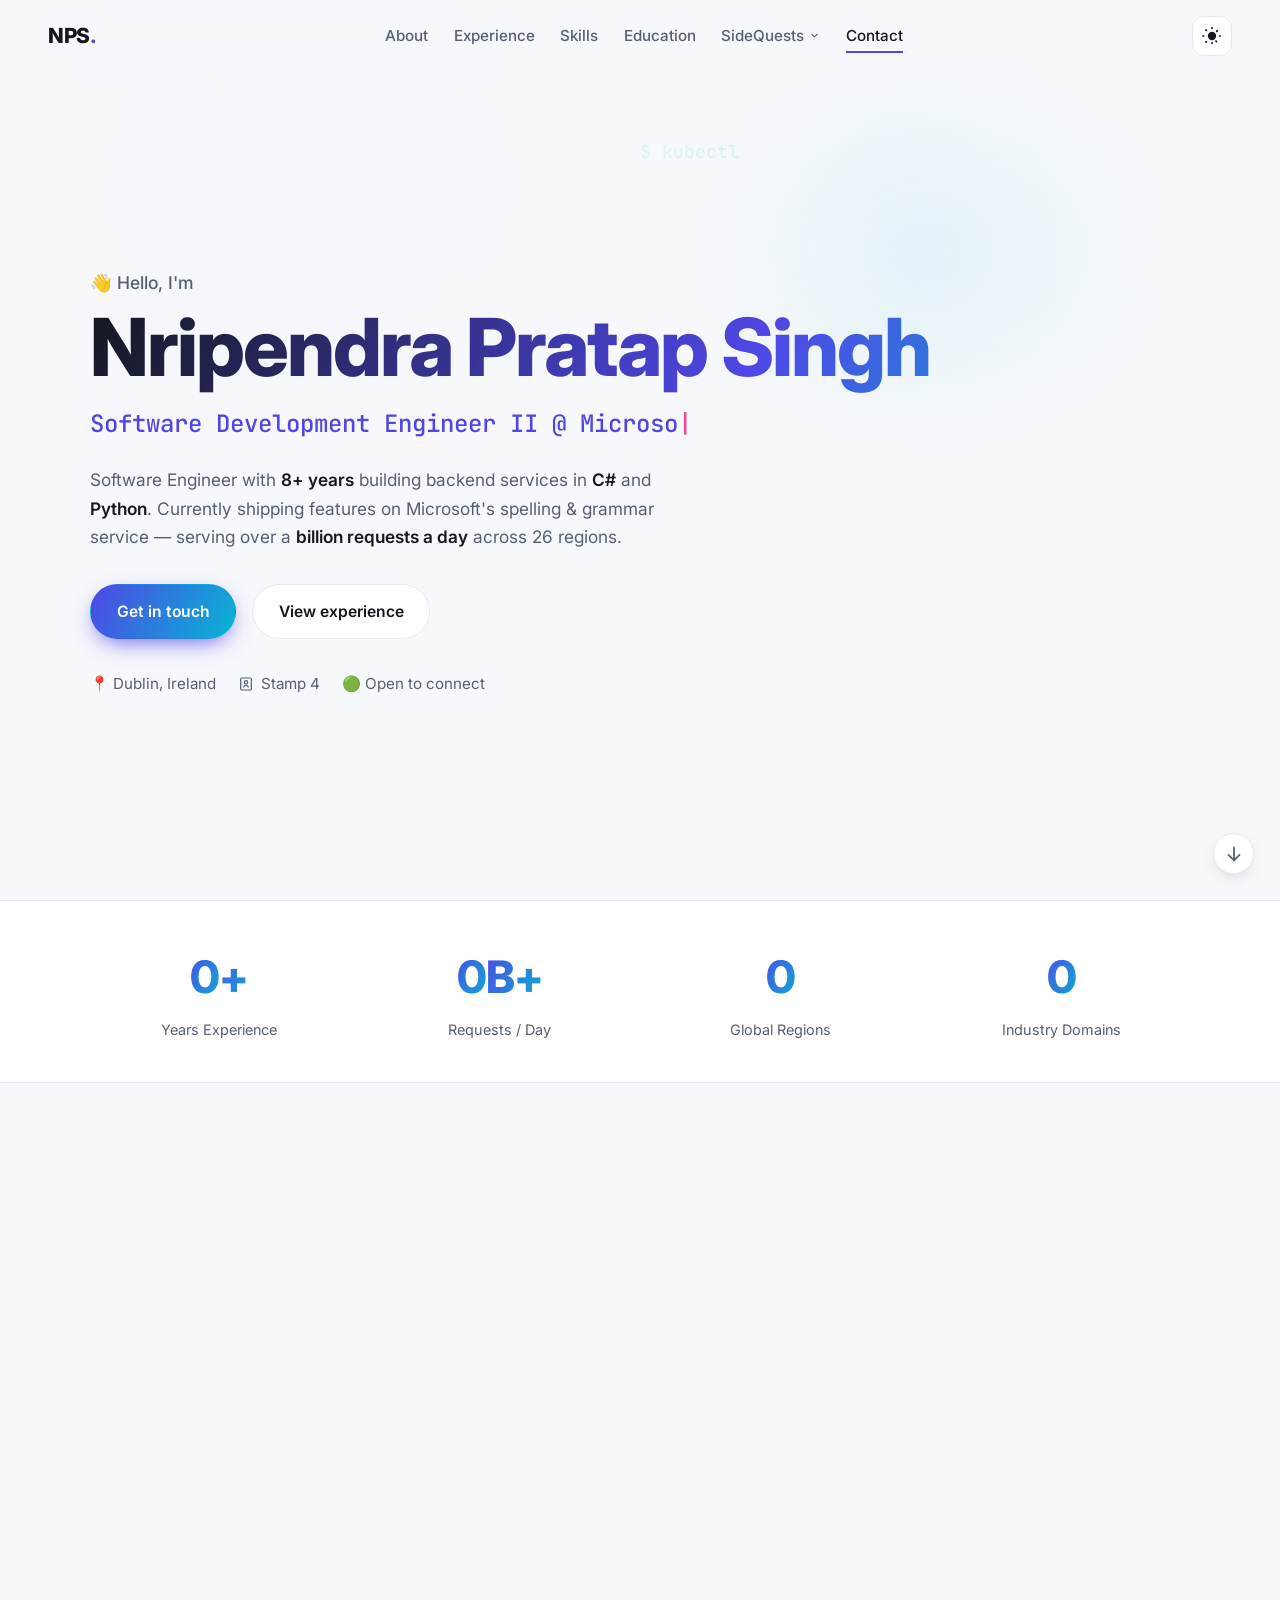
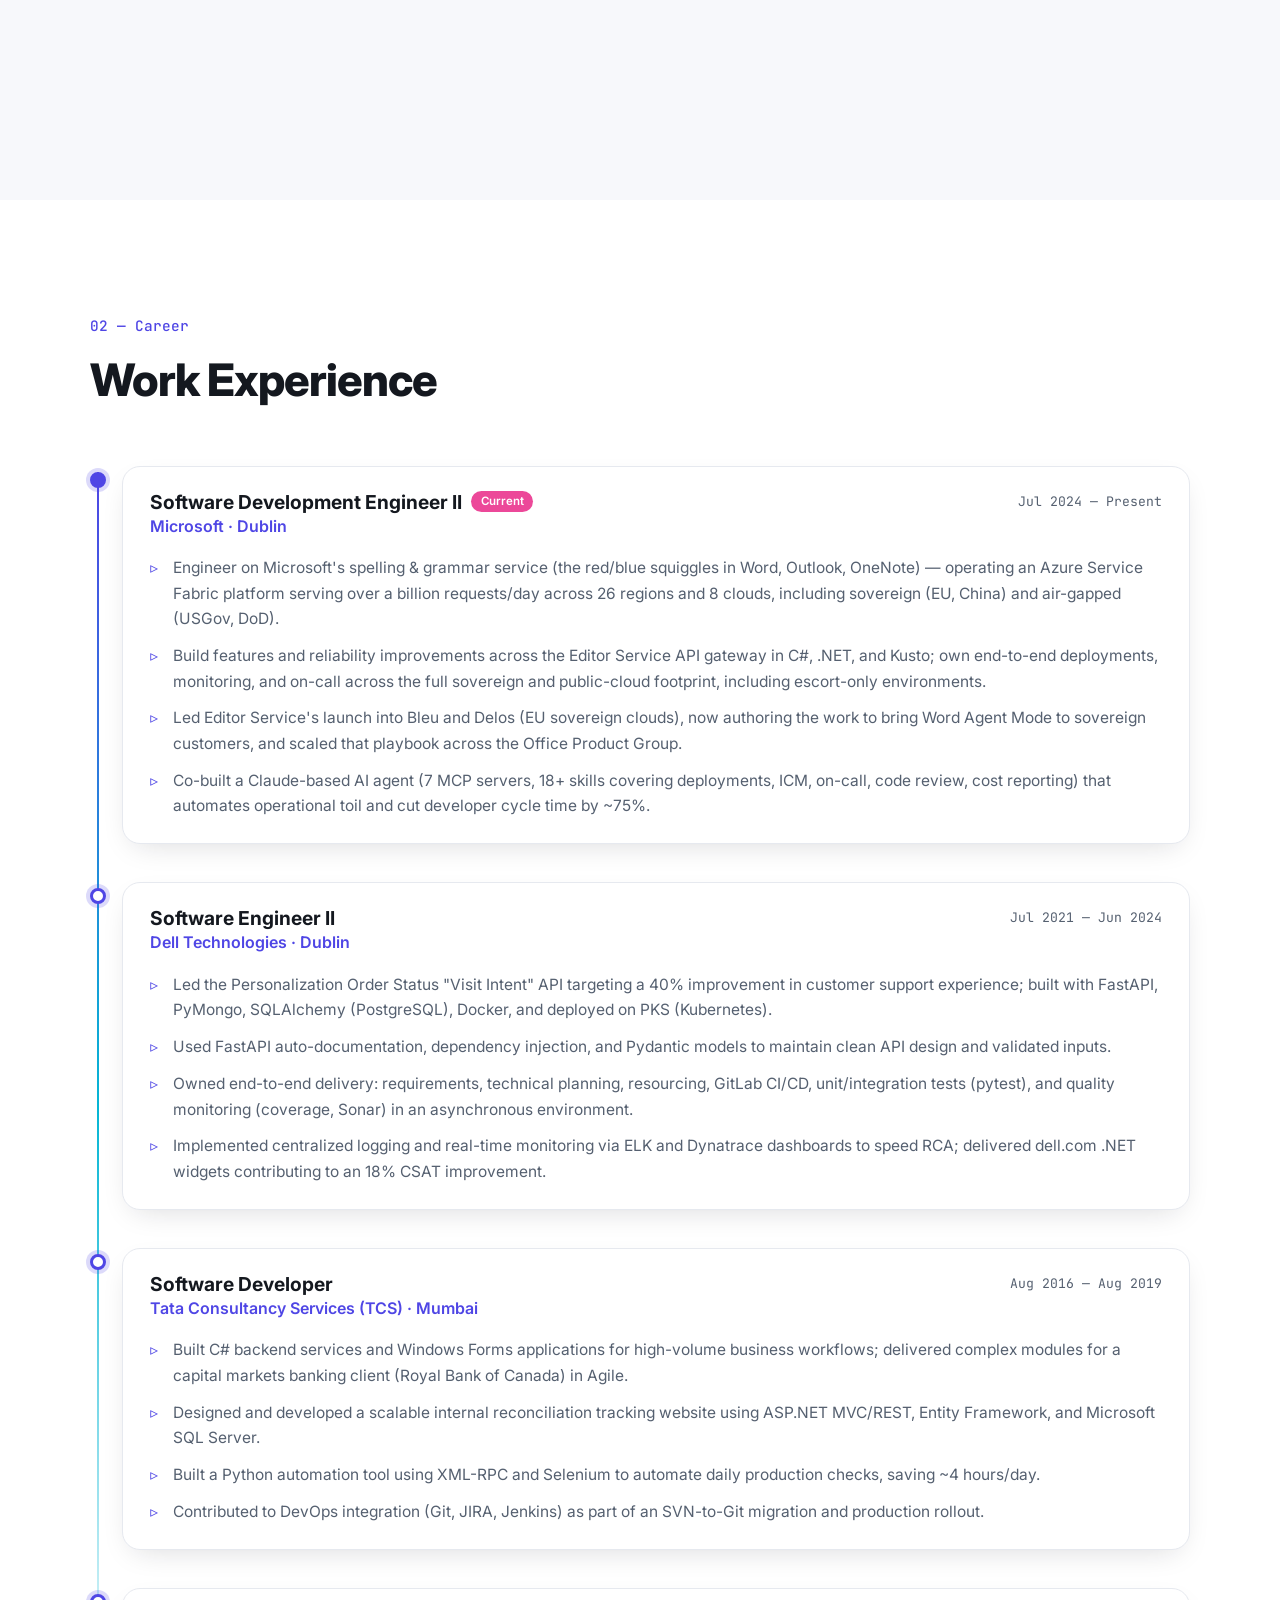
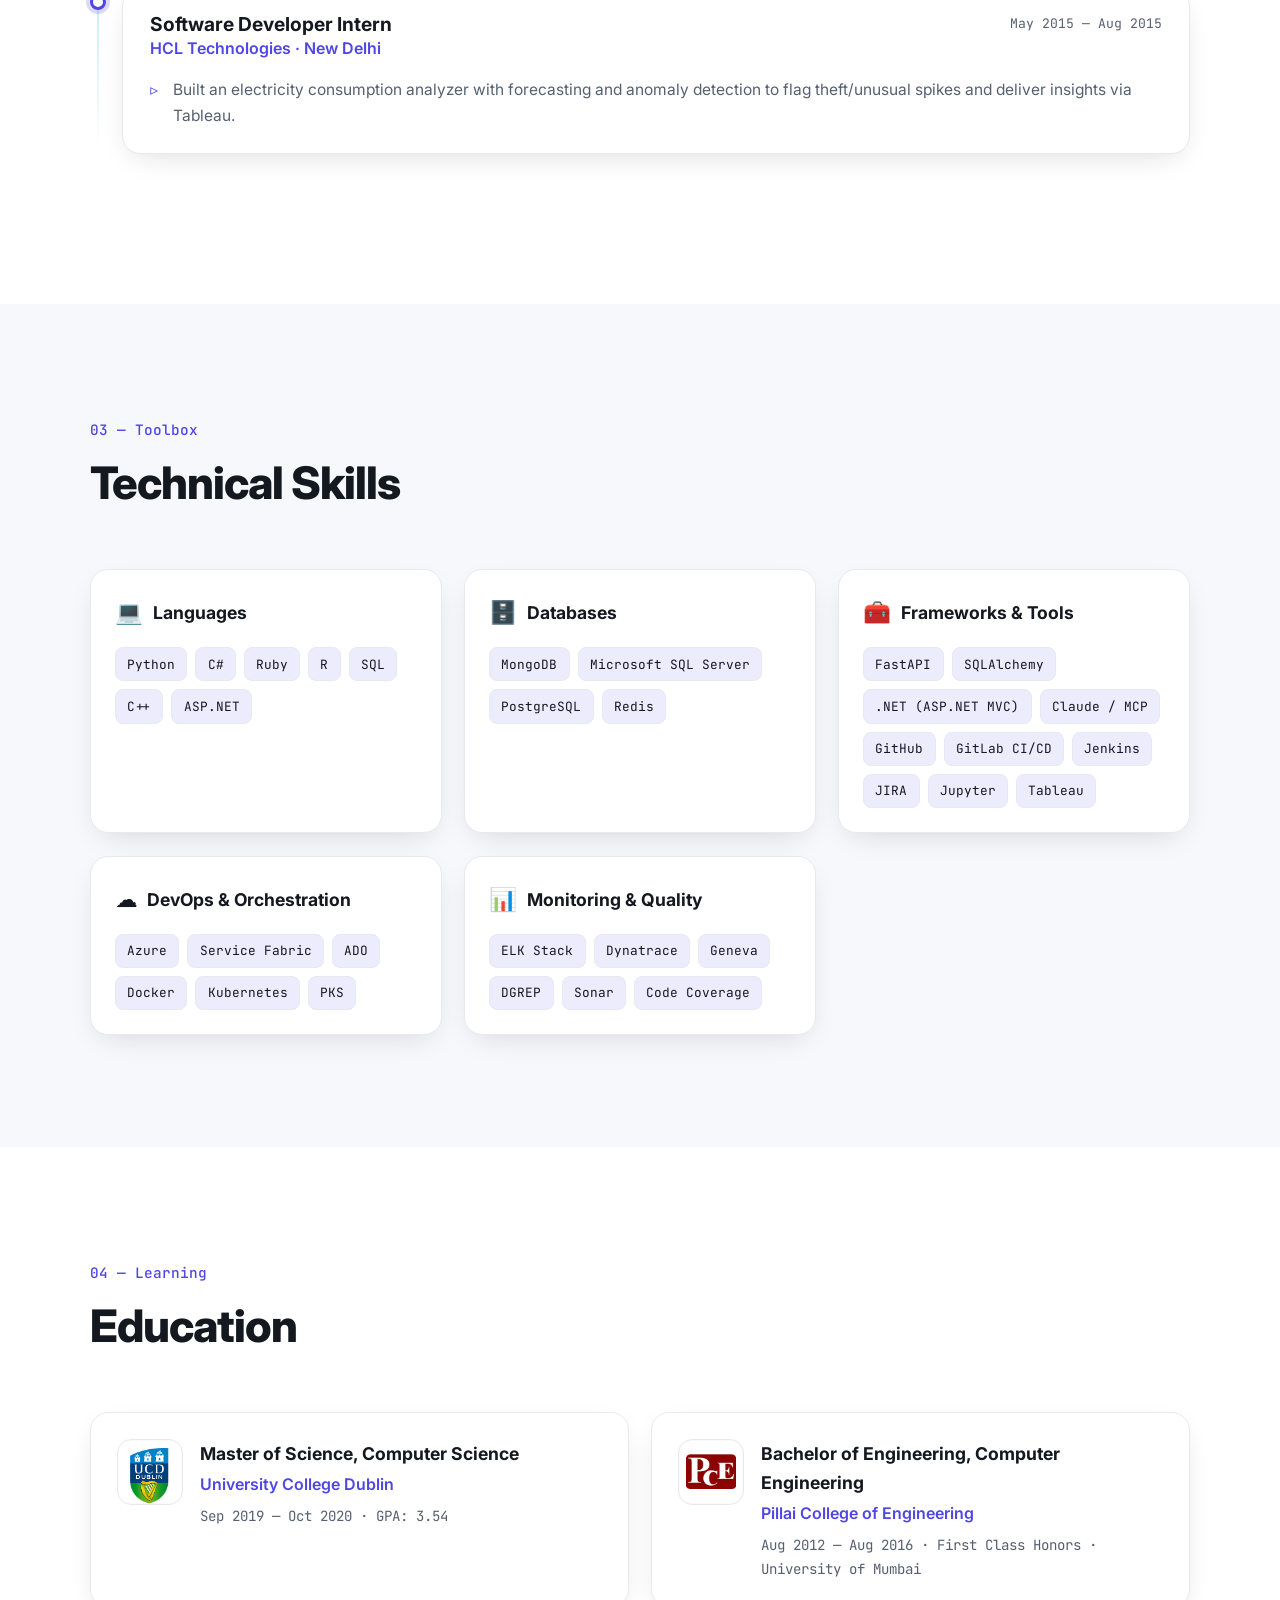
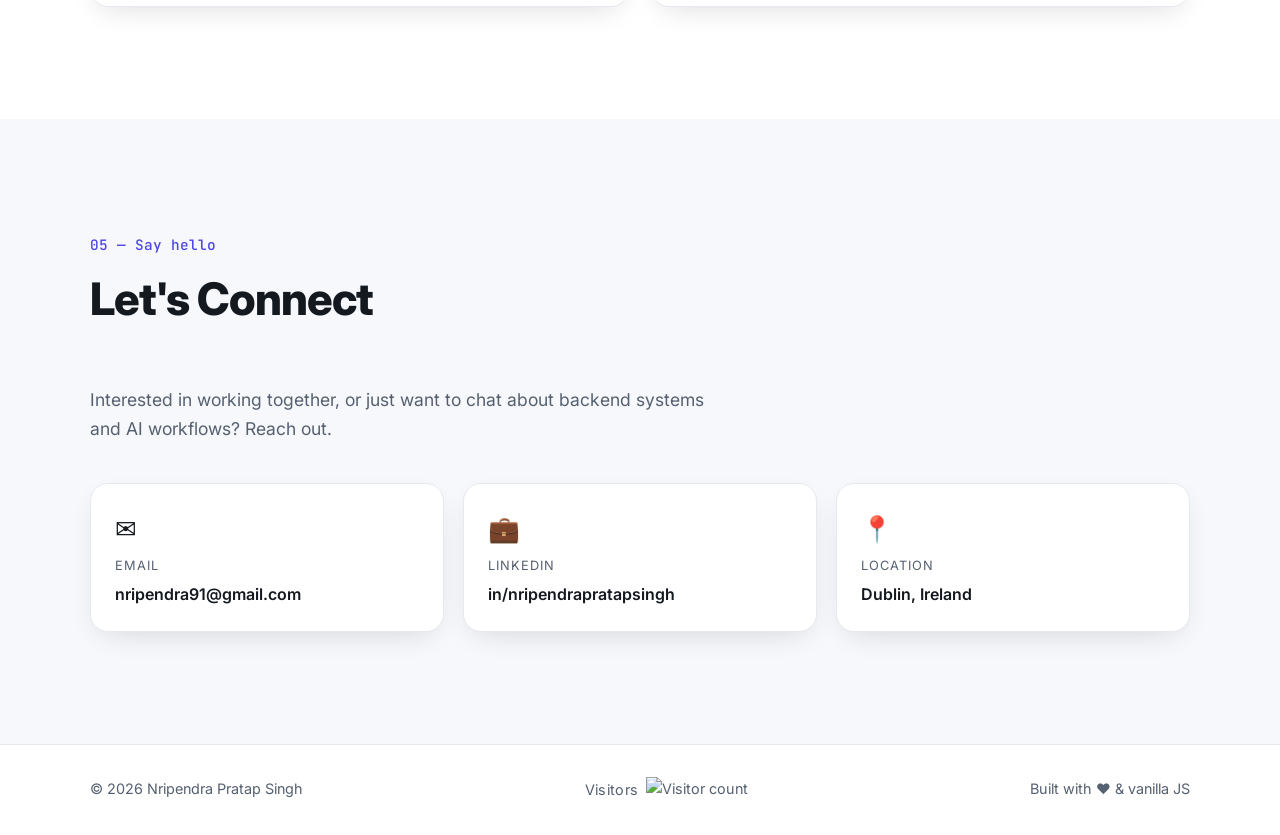
==== commit b72a99f6: "Make the cricket stats a standalone page instead of a SideQuests article Cricket is a page in its ow" ====
--- a/index.html
+++ b/index.html
@@ -15,7 +15,7 @@
   <link rel="preconnect" href="https://fonts.googleapis.com" />
   <link rel="preconnect" href="https://fonts.gstatic.com" crossorigin />
   <link href="https://fonts.googleapis.com/css2?family=Inter:wght@400;500;600;700;800&family=JetBrains+Mono:wght@400;500&display=swap" rel="stylesheet" />
-  <link rel="stylesheet" href="assets/style.css" />
+  <link rel="stylesheet" href="assets/style.css?v=20260824" />
   <link rel="icon" href="data:image/svg+xml,<svg xmlns=%22http://www.w3.org/2000/svg%22 viewBox=%220 0 100 100%22><text y=%22.9em%22 font-size=%2290%22>👨‍💻</text></svg>" />
 </head>
 <body>
@@ -32,7 +32,7 @@
       <a href="#education">Education</a>
       <div class="nav__item">
         <a href="sidequests.html" class="nav__parent" aria-haspopup="true" aria-expanded="false">SideQuests
-          <svg class="nav__chevron" viewBox="0 0 24 24" aria-hidden="true"><path fill="none" stroke="currentColor" stroke-width="2.5" stroke-linecap="round" stroke-linejoin="round" d="M6 9l6 6 6-6"/></svg>
+          <svg class="nav__chevron" viewBox="0 0 24 24" width="11" height="11" aria-hidden="true"><path fill="none" stroke="currentColor" stroke-width="2.5" stroke-linecap="round" stroke-linejoin="round" d="M6 9l6 6 6-6"/></svg>
         </a>
         <div class="nav__menu">
           <a href="railway-union-stats.html"><span class="nav__menu-icon">🏏</span>Cricket</a>
@@ -195,9 +195,9 @@
     </div>
   </footer>
 
-  <script src="assets/data.js"></script>
-  <script src="assets/common.js"></script>
-  <script src="assets/hero-bg.js"></script>
-  <script src="assets/script.js"></script>
+  <script src="assets/data.js?v=20260824"></script>
+  <script src="assets/common.js?v=20260824"></script>
+  <script src="assets/hero-bg.js?v=20260824"></script>
+  <script src="assets/script.js?v=20260824"></script>
 </body>
 </html>
--- a/assets/style.css
+++ b/assets/style.css
@@ -489,6 +489,8 @@
 .ck-vs { color: var(--text-soft); font-weight: 400; font-size: .82em; }
 
 .ck-note { font-size: .88rem; color: var(--text-soft); }
+.ck-copy { max-width: 760px; margin-bottom: .4rem; }
+.ck-copy > :first-child { margin-top: 0; }
 
 .ck-highlights { list-style: none; padding-left: 0; margin: 1.4rem 0; display: grid; gap: .9rem; }
 .ck-highlight {
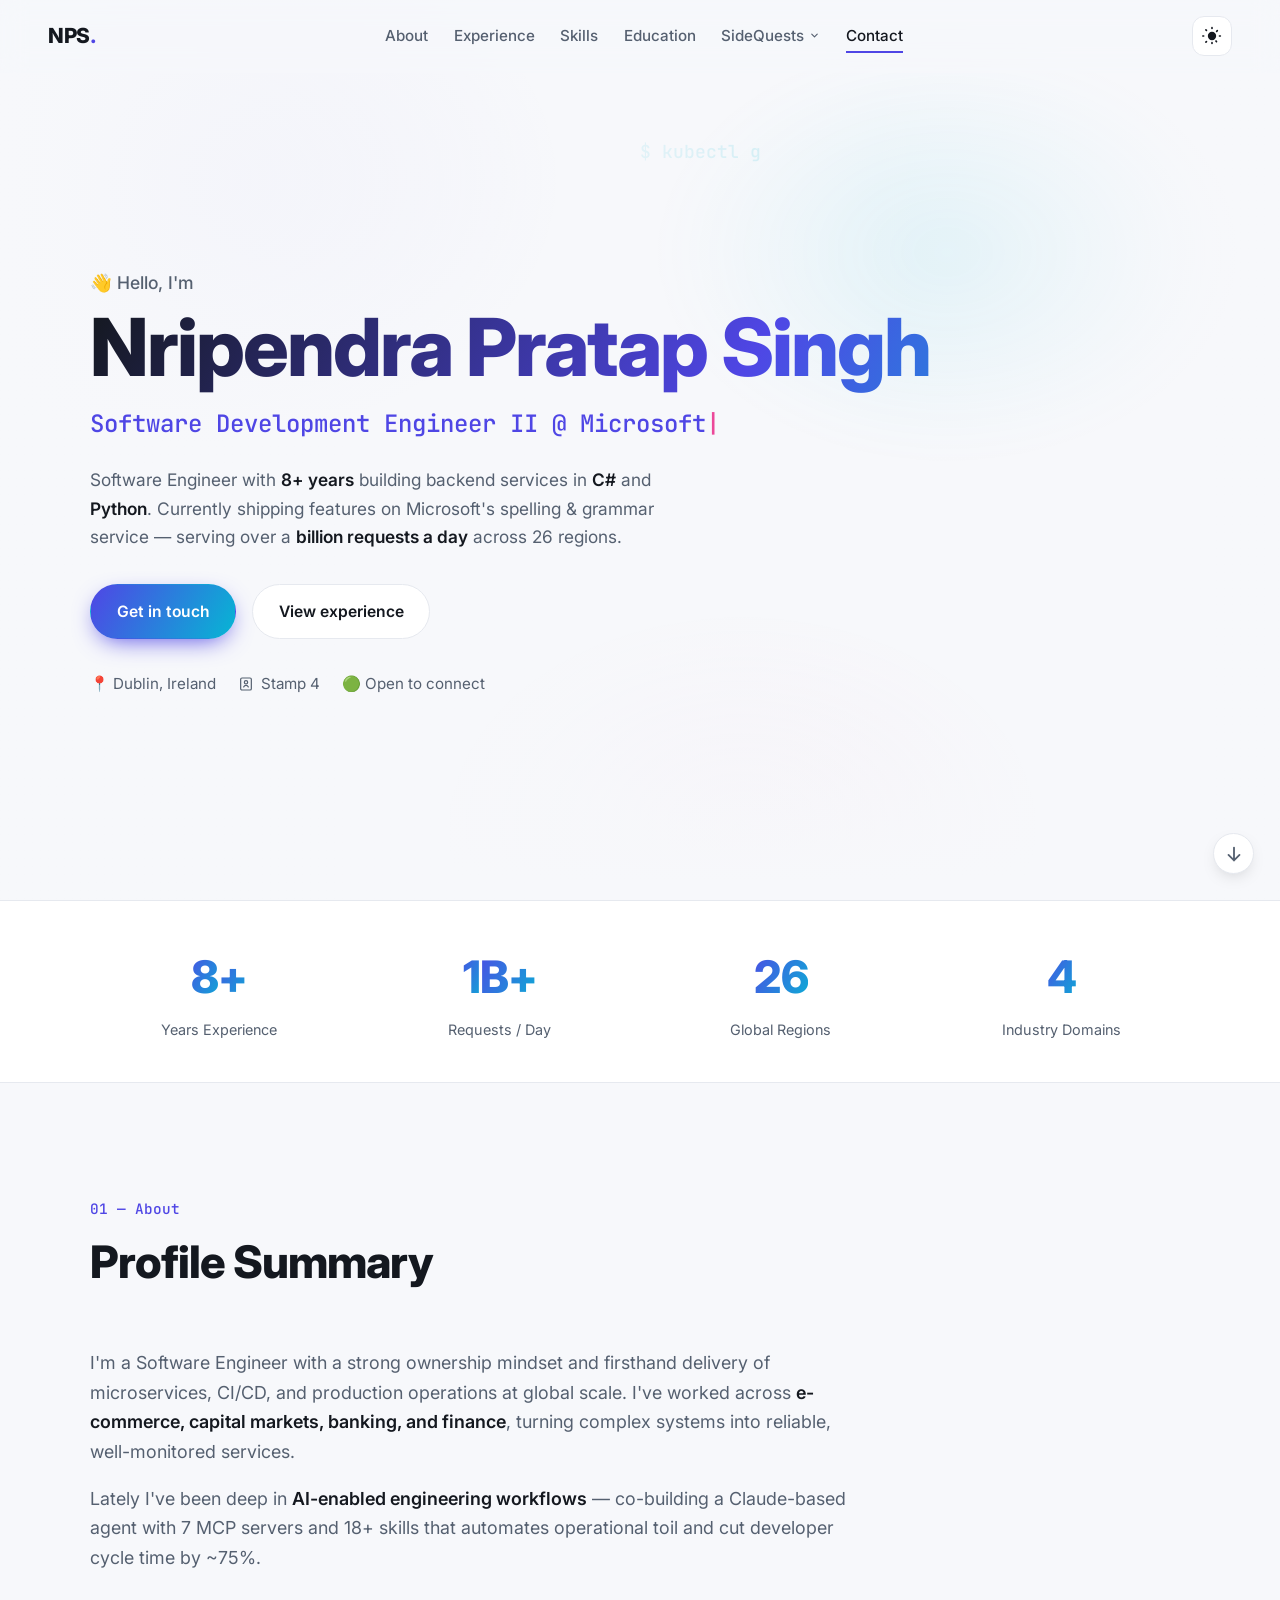
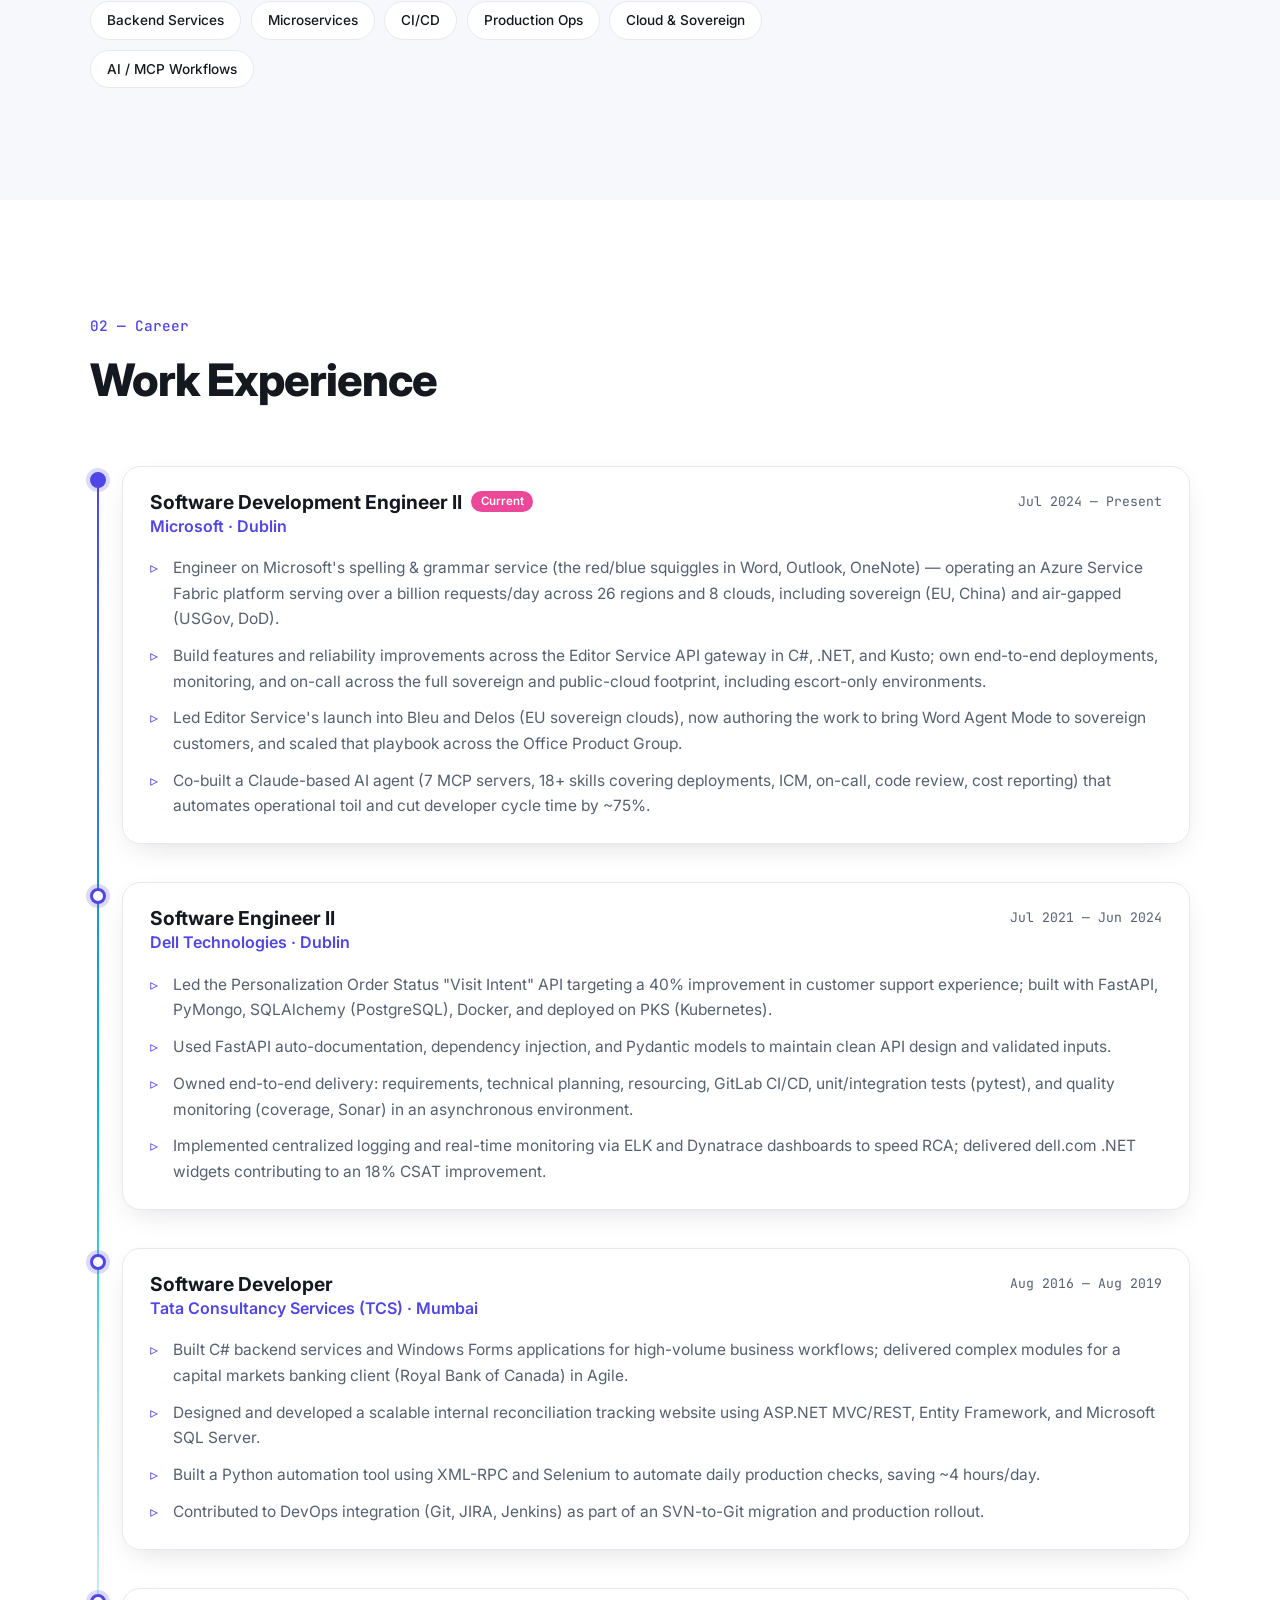
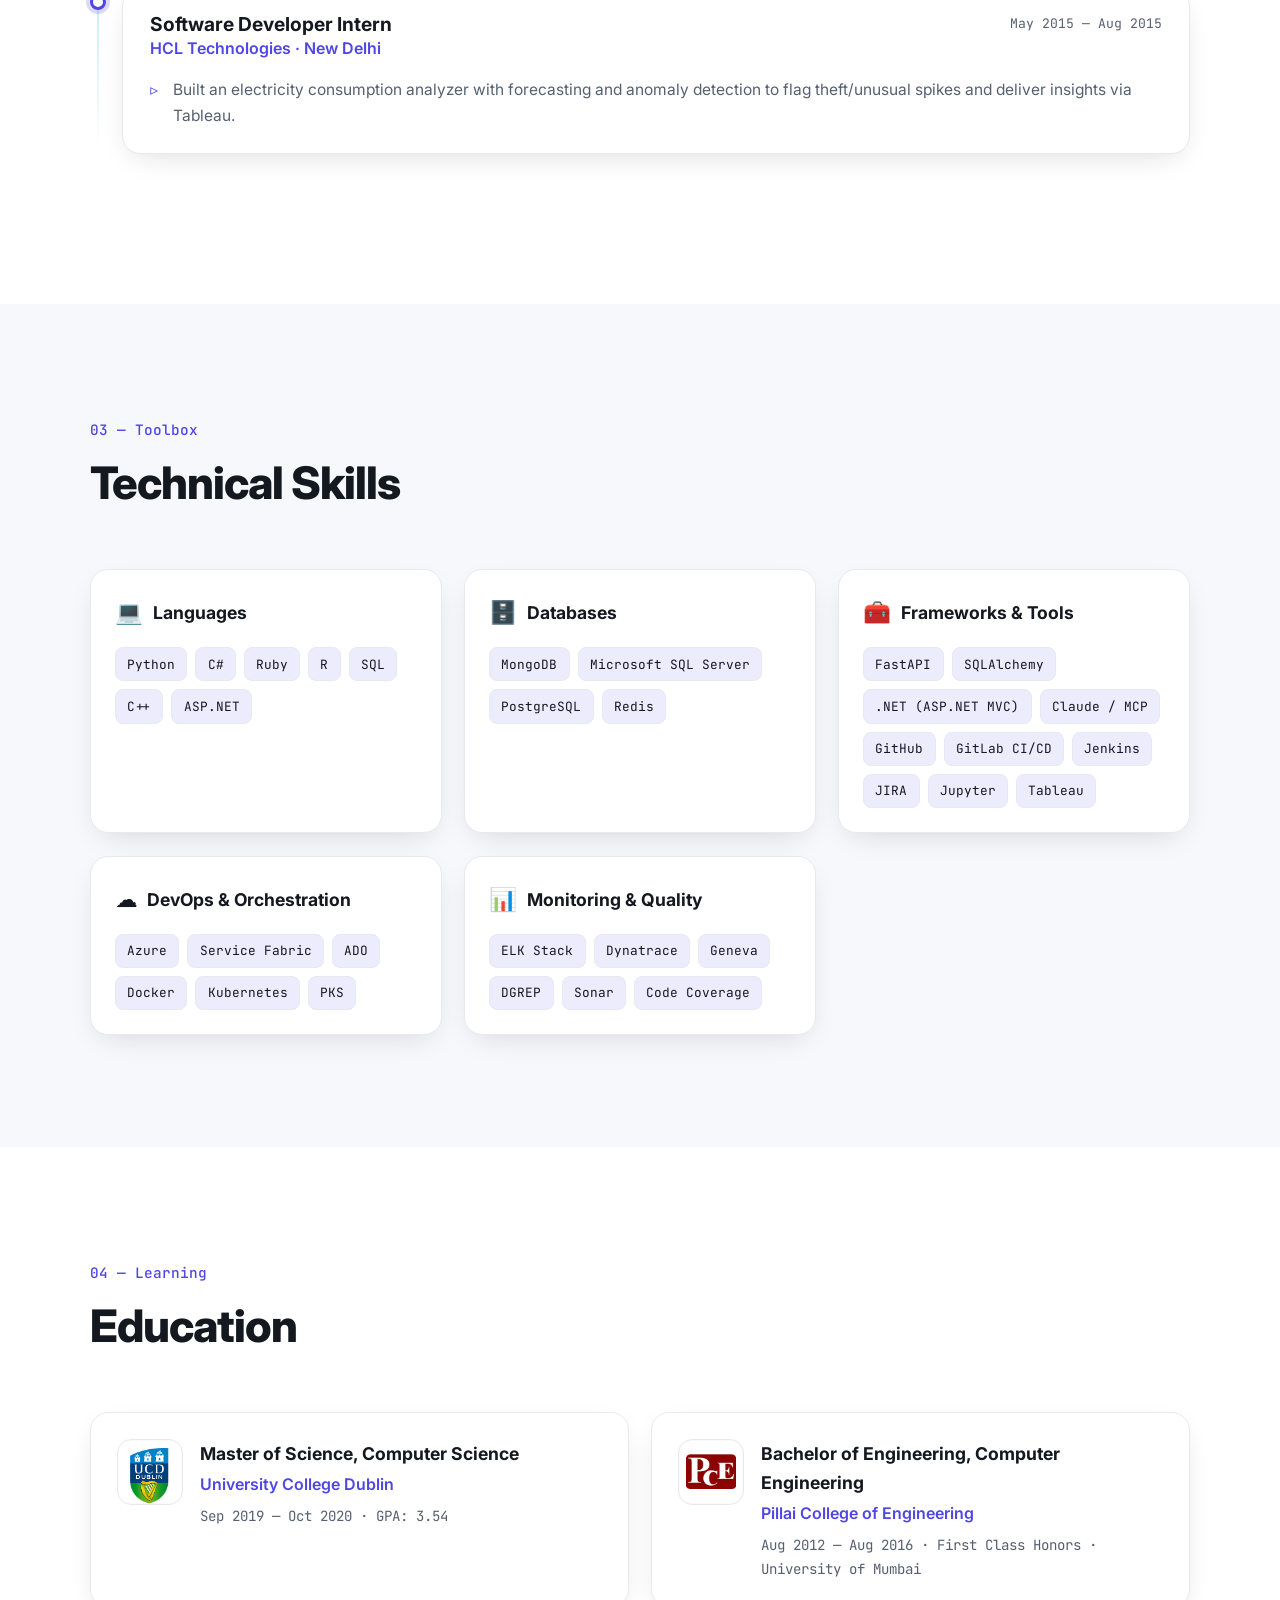
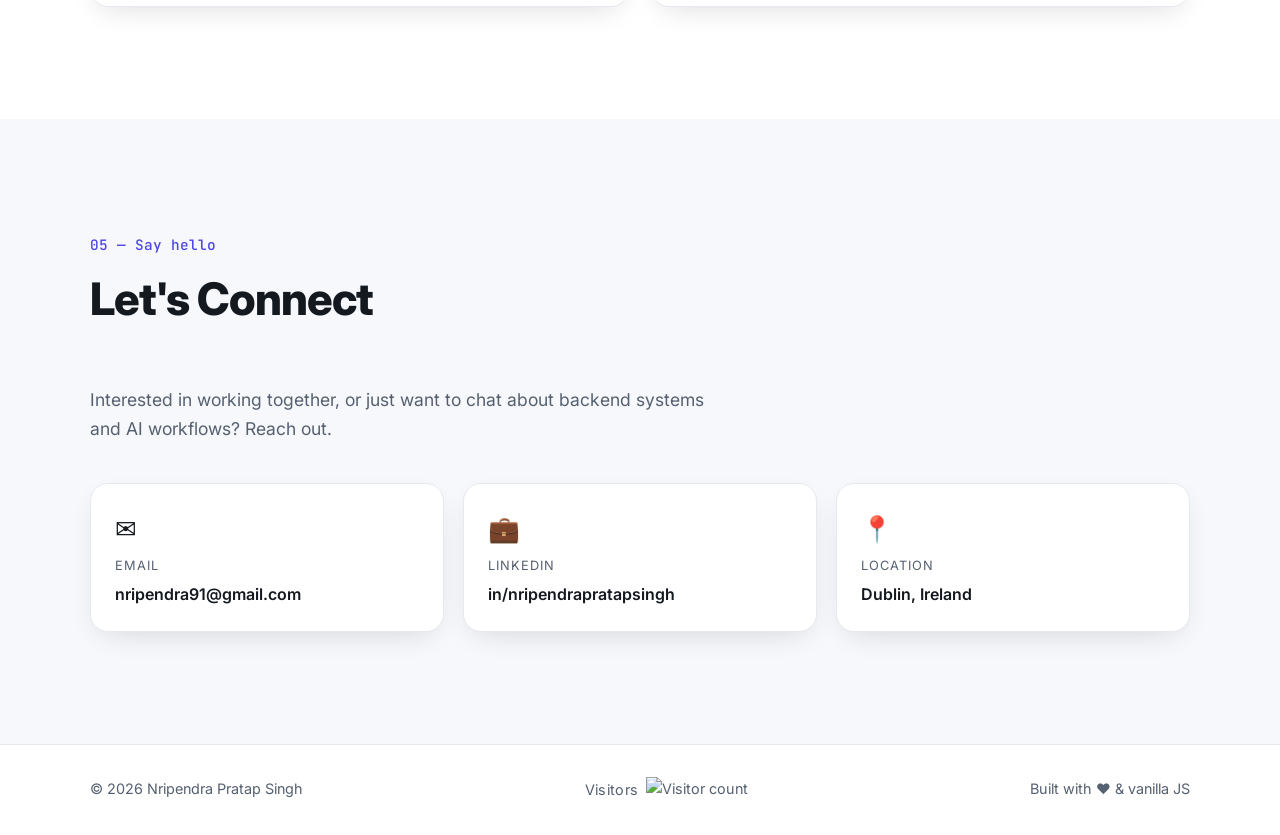
==== commit 3aa4358a: "Collapse the cricket page's under-the-hood section behind a disclosure The maintenance notes and the" ====
--- a/index.html
+++ b/index.html
@@ -15,7 +15,7 @@
   <link rel="preconnect" href="https://fonts.googleapis.com" />
   <link rel="preconnect" href="https://fonts.gstatic.com" crossorigin />
   <link href="https://fonts.googleapis.com/css2?family=Inter:wght@400;500;600;700;800&family=JetBrains+Mono:wght@400;500&display=swap" rel="stylesheet" />
-  <link rel="stylesheet" href="assets/style.css?v=20260824" />
+  <link rel="stylesheet" href="assets/style.css?v=20260824-2" />
   <link rel="icon" href="data:image/svg+xml,<svg xmlns=%22http://www.w3.org/2000/svg%22 viewBox=%220 0 100 100%22><text y=%22.9em%22 font-size=%2290%22>👨‍💻</text></svg>" />
 </head>
 <body>
@@ -195,9 +195,9 @@
     </div>
   </footer>
 
-  <script src="assets/data.js?v=20260824"></script>
-  <script src="assets/common.js?v=20260824"></script>
-  <script src="assets/hero-bg.js?v=20260824"></script>
-  <script src="assets/script.js?v=20260824"></script>
+  <script src="assets/data.js?v=20260824-2"></script>
+  <script src="assets/common.js?v=20260824-2"></script>
+  <script src="assets/hero-bg.js?v=20260824-2"></script>
+  <script src="assets/script.js?v=20260824-2"></script>
 </body>
 </html>
--- a/assets/style.css
+++ b/assets/style.css
@@ -491,6 +491,36 @@
 .ck-note { font-size: .88rem; color: var(--text-soft); }
 .ck-copy { max-width: 760px; margin-bottom: .4rem; }
 .ck-copy > :first-child { margin-top: 0; }
+
+/* Collapsible "under the hood" panel — native <details>, closed by default. */
+.ck-details {
+  max-width: 760px; margin-bottom: 1.4rem;
+  background: var(--surface); border: 1px solid var(--border);
+  border-radius: var(--radius); box-shadow: var(--shadow);
+}
+.ck-details__summary {
+  display: flex; align-items: center; gap: .9rem; cursor: pointer;
+  padding: 1.05rem 1.3rem; list-style: none; border-radius: var(--radius);
+  transition: background .2s ease;
+}
+.ck-details__summary::-webkit-details-marker { display: none; }
+.ck-details__summary:hover { background: var(--card-hover); }
+.ck-details__summary:focus-visible { outline: 2px solid var(--brand); outline-offset: 2px; }
+.ck-details__heading { display: flex; flex-direction: column; gap: .15rem; min-width: 0; }
+.ck-details__tag {
+  font-family: "JetBrains Mono", monospace; font-size: .72rem;
+  letter-spacing: .05em; text-transform: uppercase; color: var(--brand);
+}
+.ck-details__title { font-size: 1.05rem; font-weight: 700; line-height: 1.3; }
+.ck-details__hint {
+  margin-left: auto; font-family: "JetBrains Mono", monospace;
+  font-size: .78rem; color: var(--text-soft);
+}
+.ck-details__hint::after { content: attr(data-closed); }
+.ck-details[open] .ck-details__hint::after { content: attr(data-open); }
+.ck-details__chevron { flex: none; color: var(--text-soft); transition: transform .25s ease; }
+.ck-details[open] .ck-details__chevron { transform: rotate(180deg); }
+.ck-details__body { max-width: none; padding: .2rem 1.3rem 1.3rem; }
 
 .ck-highlights { list-style: none; padding-left: 0; margin: 1.4rem 0; display: grid; gap: .9rem; }
 .ck-highlight {
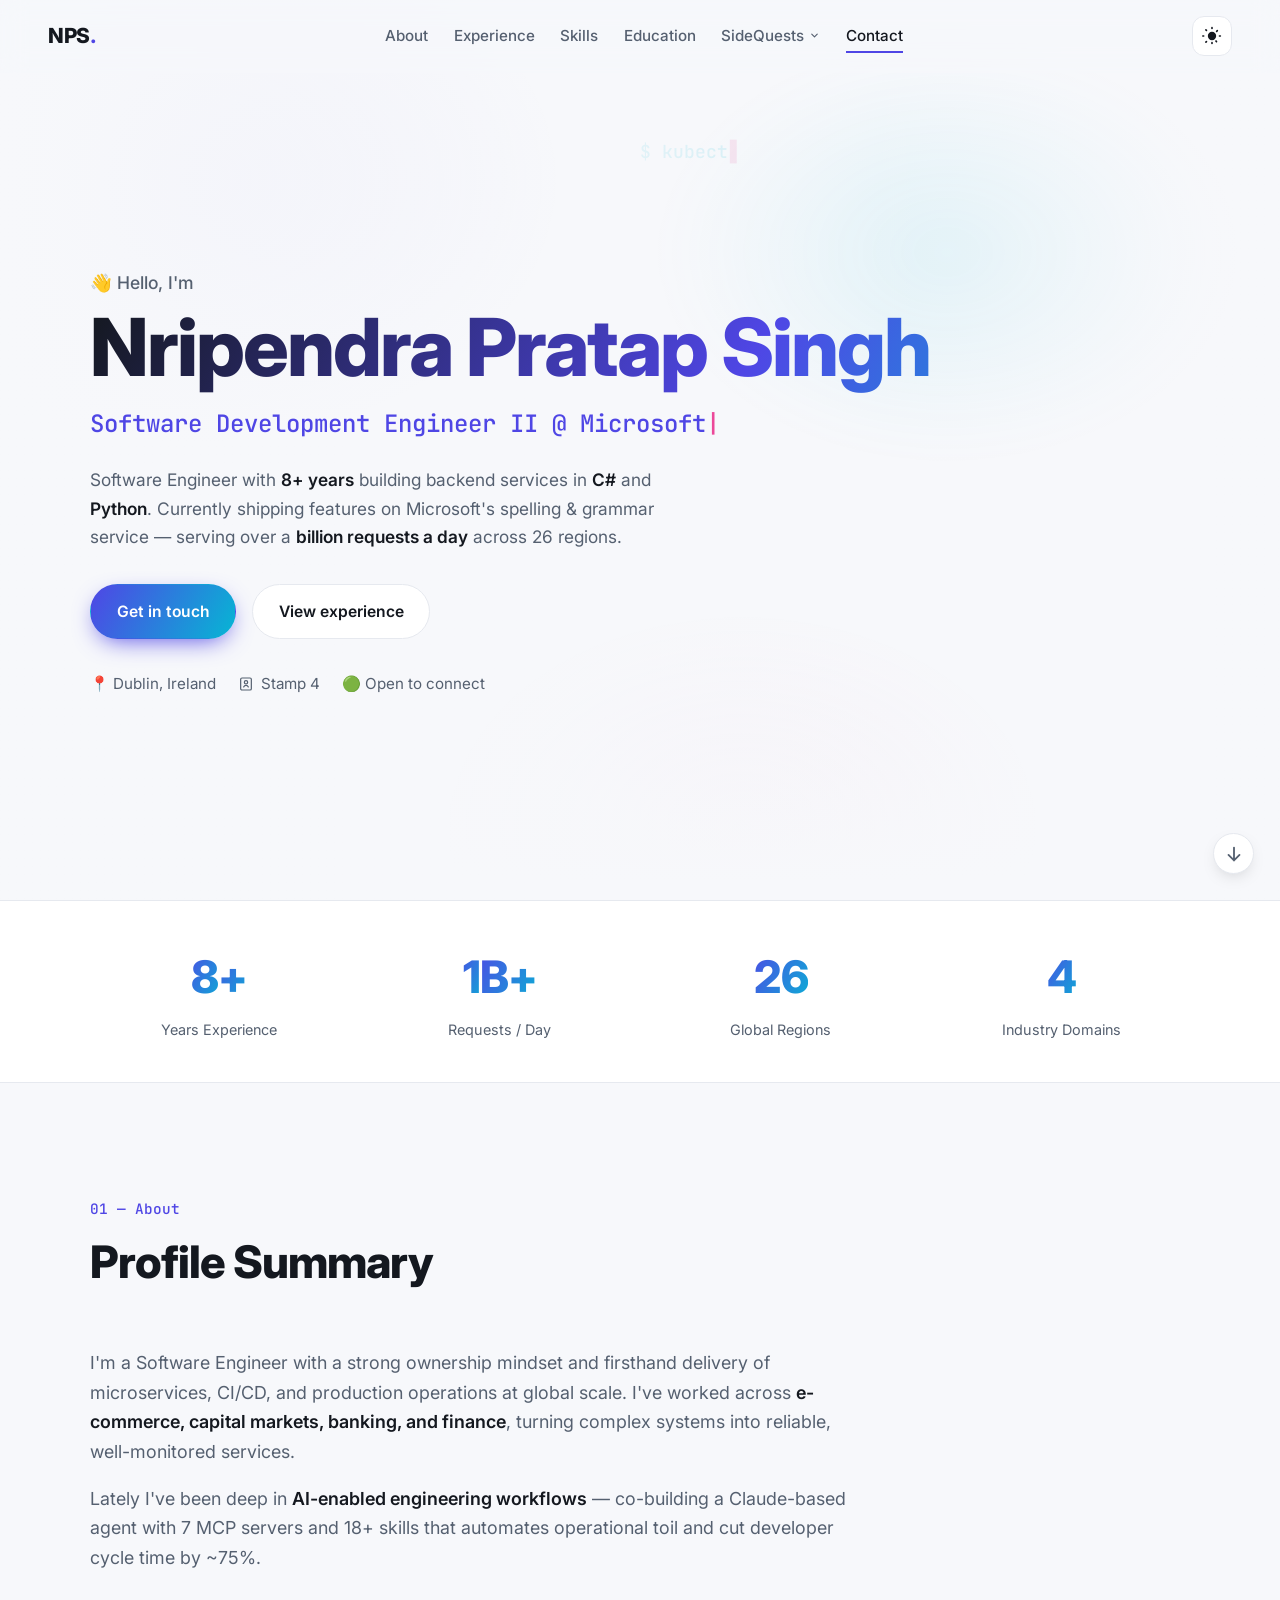
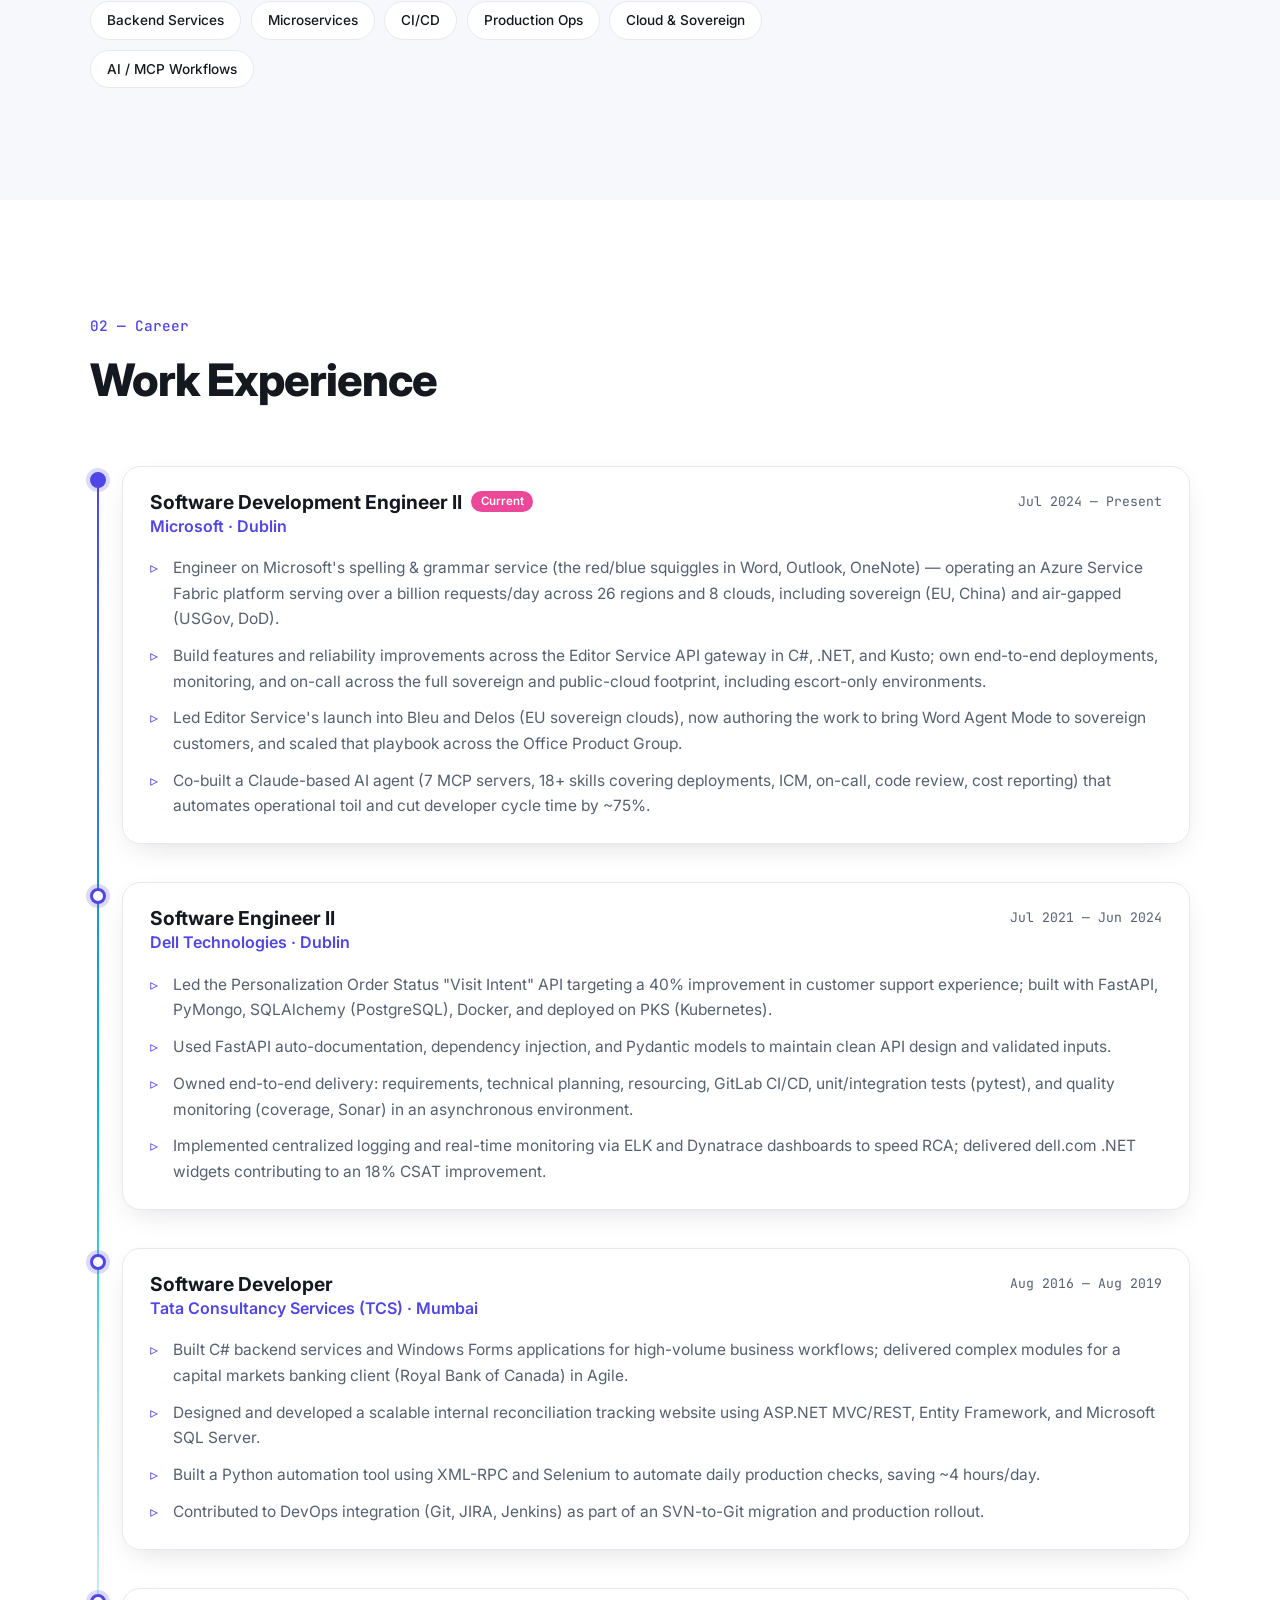
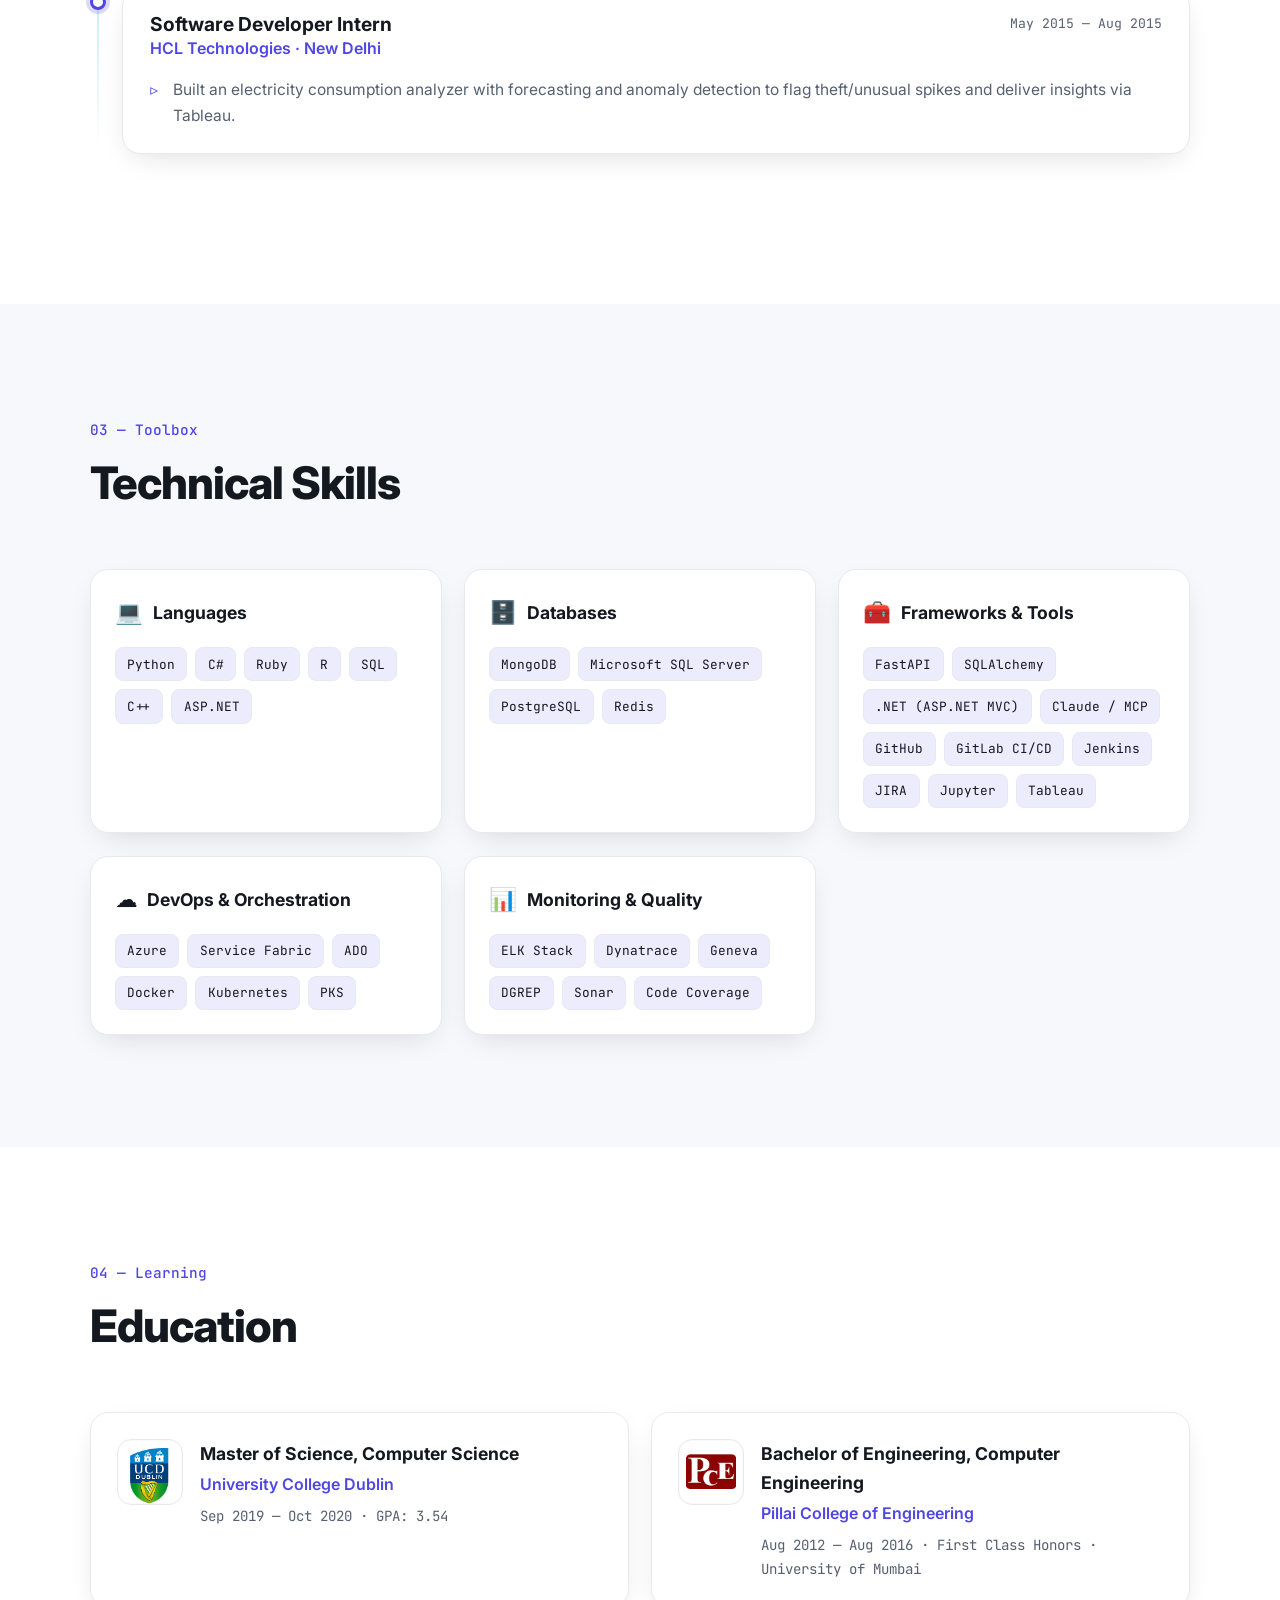
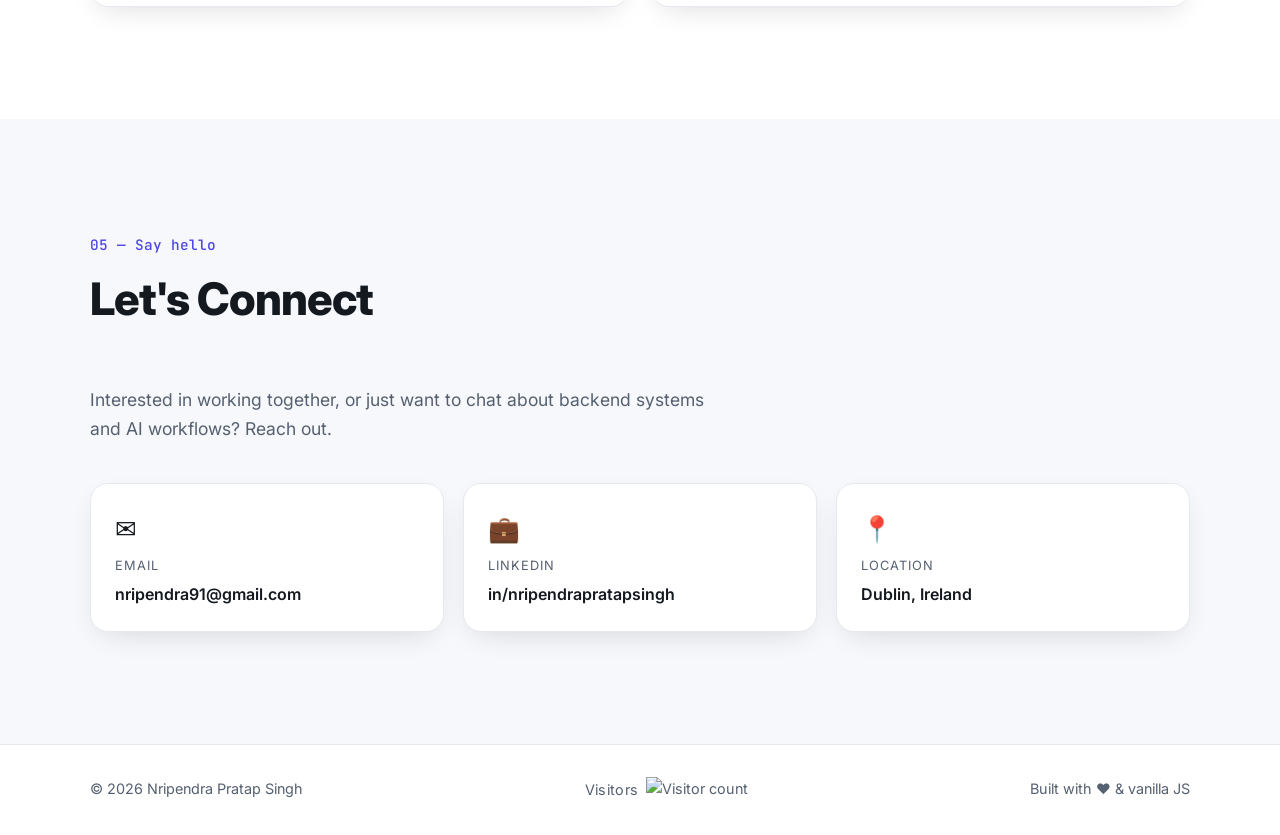
==== commit 16da0734: "Add a rolling photo hero to the cricket page Six frames from the Ed Sports Russell Court Trophy fina" ====
--- a/index.html
+++ b/index.html
@@ -15,7 +15,7 @@
   <link rel="preconnect" href="https://fonts.googleapis.com" />
   <link rel="preconnect" href="https://fonts.gstatic.com" crossorigin />
   <link href="https://fonts.googleapis.com/css2?family=Inter:wght@400;500;600;700;800&family=JetBrains+Mono:wght@400;500&display=swap" rel="stylesheet" />
-  <link rel="stylesheet" href="assets/style.css?v=20260824-2" />
+  <link rel="stylesheet" href="assets/style.css?v=20260824-3" />
   <link rel="icon" href="data:image/svg+xml,<svg xmlns=%22http://www.w3.org/2000/svg%22 viewBox=%220 0 100 100%22><text y=%22.9em%22 font-size=%2290%22>👨‍💻</text></svg>" />
 </head>
 <body>
@@ -195,9 +195,9 @@
     </div>
   </footer>
 
-  <script src="assets/data.js?v=20260824-2"></script>
-  <script src="assets/common.js?v=20260824-2"></script>
-  <script src="assets/hero-bg.js?v=20260824-2"></script>
-  <script src="assets/script.js?v=20260824-2"></script>
+  <script src="assets/data.js?v=20260824-3"></script>
+  <script src="assets/common.js?v=20260824-3"></script>
+  <script src="assets/hero-bg.js?v=20260824-3"></script>
+  <script src="assets/script.js?v=20260824-3"></script>
 </body>
 </html>
--- a/assets/style.css
+++ b/assets/style.css
@@ -449,6 +449,97 @@
 .article__more { margin-top: 2rem; }
 
 /* ===================== Cricket stats page ===================== */
+
+/* Photo hero — cross-fading backdrop with a scrim so the type stays legible
+   in both themes. Deliberately dark in light mode too: the scrim is what
+   guarantees contrast, so it must not follow the theme. */
+.ck-hero {
+  min-height: clamp(560px, 82vh, 820px);
+  display: flex; flex-direction: column; justify-content: flex-end;
+  position: relative; isolation: isolate; overflow: hidden;
+  background: #080a10; border-bottom: 0;
+  padding-top: clamp(8rem, 16vw, 12rem);
+  padding-bottom: clamp(4rem, 7vw, 5.5rem);
+}
+.ck-hero__media { position: absolute; inset: 0; z-index: 0; }
+.ck-hero__slide {
+  position: absolute; inset: 0; opacity: 0;
+  transition: opacity 1.5s ease;
+}
+.ck-hero__slide.is-active { opacity: 1; }
+.ck-hero__slide picture { display: block; width: 100%; height: 100%; }
+.ck-hero__slide img {
+  width: 100%; height: 100%; display: block; object-fit: cover;
+  transform: scale(1.01);
+}
+.ck-hero__slide.is-active img { animation: ckHeroPan 12s ease-out forwards; }
+@keyframes ckHeroPan { from { transform: scale(1); } to { transform: scale(1.045); } }
+
+/* Three stacked washes: a bottom pedestal the type sits on, a left wash for
+   the column of text, and a faint brand tint to tie the photo to the palette. */
+.ck-hero__scrim {
+  position: absolute; inset: 0; z-index: 1; pointer-events: none;
+  background:
+    linear-gradient(180deg, rgba(8,10,16,.72) 0%, rgba(8,10,16,.20) 26%,
+                            rgba(8,10,16,.60) 62%, rgba(8,10,16,.95) 100%),
+    linear-gradient(90deg, rgba(8,10,16,.80) 0%, rgba(8,10,16,.34) 46%, transparent 78%),
+    linear-gradient(115deg, rgba(79,70,229,.26) 0%, rgba(6,182,212,.10) 55%, transparent 90%);
+}
+.ck-hero__content { position: relative; z-index: 2; }
+.ck-hero .section__tag { color: #a5b4fc; }
+.ck-hero .page-header__title { color: #fff; text-shadow: 0 2px 34px rgba(0,0,0,.45); }
+.ck-hero .page-header__title .dot { color: #a5b4fc; }
+.ck-hero .page-header__lede { color: rgba(255,255,255,.86); }
+.ck-hero .page-header__lede strong { color: #fff; }
+.ck-hero .page-header__note {
+  color: #fff; background: rgba(255,255,255,.13);
+  border-color: rgba(255,255,255,.26); backdrop-filter: blur(8px);
+}
+
+.ck-hero__foot {
+  position: absolute; left: 0; right: 0; bottom: 0; z-index: 3;
+  padding-bottom: 1.15rem;
+}
+.ck-hero__foot-inner {
+  display: flex; align-items: center; justify-content: space-between;
+  gap: 1rem; flex-wrap: wrap;
+}
+.ck-hero__caption {
+  font-family: "JetBrains Mono", monospace; font-size: .74rem;
+  color: rgba(255,255,255,.66); letter-spacing: .02em;
+}
+.ck-hero__controls { display: flex; align-items: center; gap: .75rem; margin-left: auto; }
+.ck-hero__dots { display: flex; align-items: center; gap: .4rem; }
+.ck-hero__dot {
+  width: 22px; height: 3px; padding: 0; border: 0; border-radius: 2px; cursor: pointer;
+  background: rgba(255,255,255,.34);
+  transition: background .25s ease, width .25s ease;
+}
+.ck-hero__dot:hover { background: rgba(255,255,255,.6); }
+.ck-hero__dot.is-active { background: #fff; width: 36px; }
+.ck-hero__toggle {
+  display: grid; place-items: center; width: 26px; height: 26px; padding: 0;
+  border-radius: 50%; cursor: pointer; color: #fff;
+  background: rgba(255,255,255,.14); border: 1px solid rgba(255,255,255,.26);
+  transition: background .2s ease;
+}
+.ck-hero__toggle:hover { background: rgba(255,255,255,.28); }
+.ck-hero__icon-play { display: none; }
+.ck-hero__toggle.is-paused .ck-hero__icon-pause { display: none; }
+.ck-hero__toggle.is-paused .ck-hero__icon-play { display: block; }
+.ck-hero__dot:focus-visible, .ck-hero__toggle:focus-visible {
+  outline: 2px solid #fff; outline-offset: 3px;
+}
+
+@media (max-width: 780px) {
+  .ck-hero { min-height: clamp(480px, 76vh, 620px); padding-top: clamp(7rem, 22vw, 9rem); }
+  .ck-hero__caption { display: none; }
+  .ck-hero__controls { margin: 0 auto; }
+}
+@media (prefers-reduced-motion: reduce) {
+  .ck-hero__slide.is-active img { animation: none; transform: scale(1.02); }
+}
+
 .ck-cards {
   display: grid; grid-template-columns: repeat(3, 1fr); gap: 1rem; margin: 1.6rem 0 .4rem;
 }
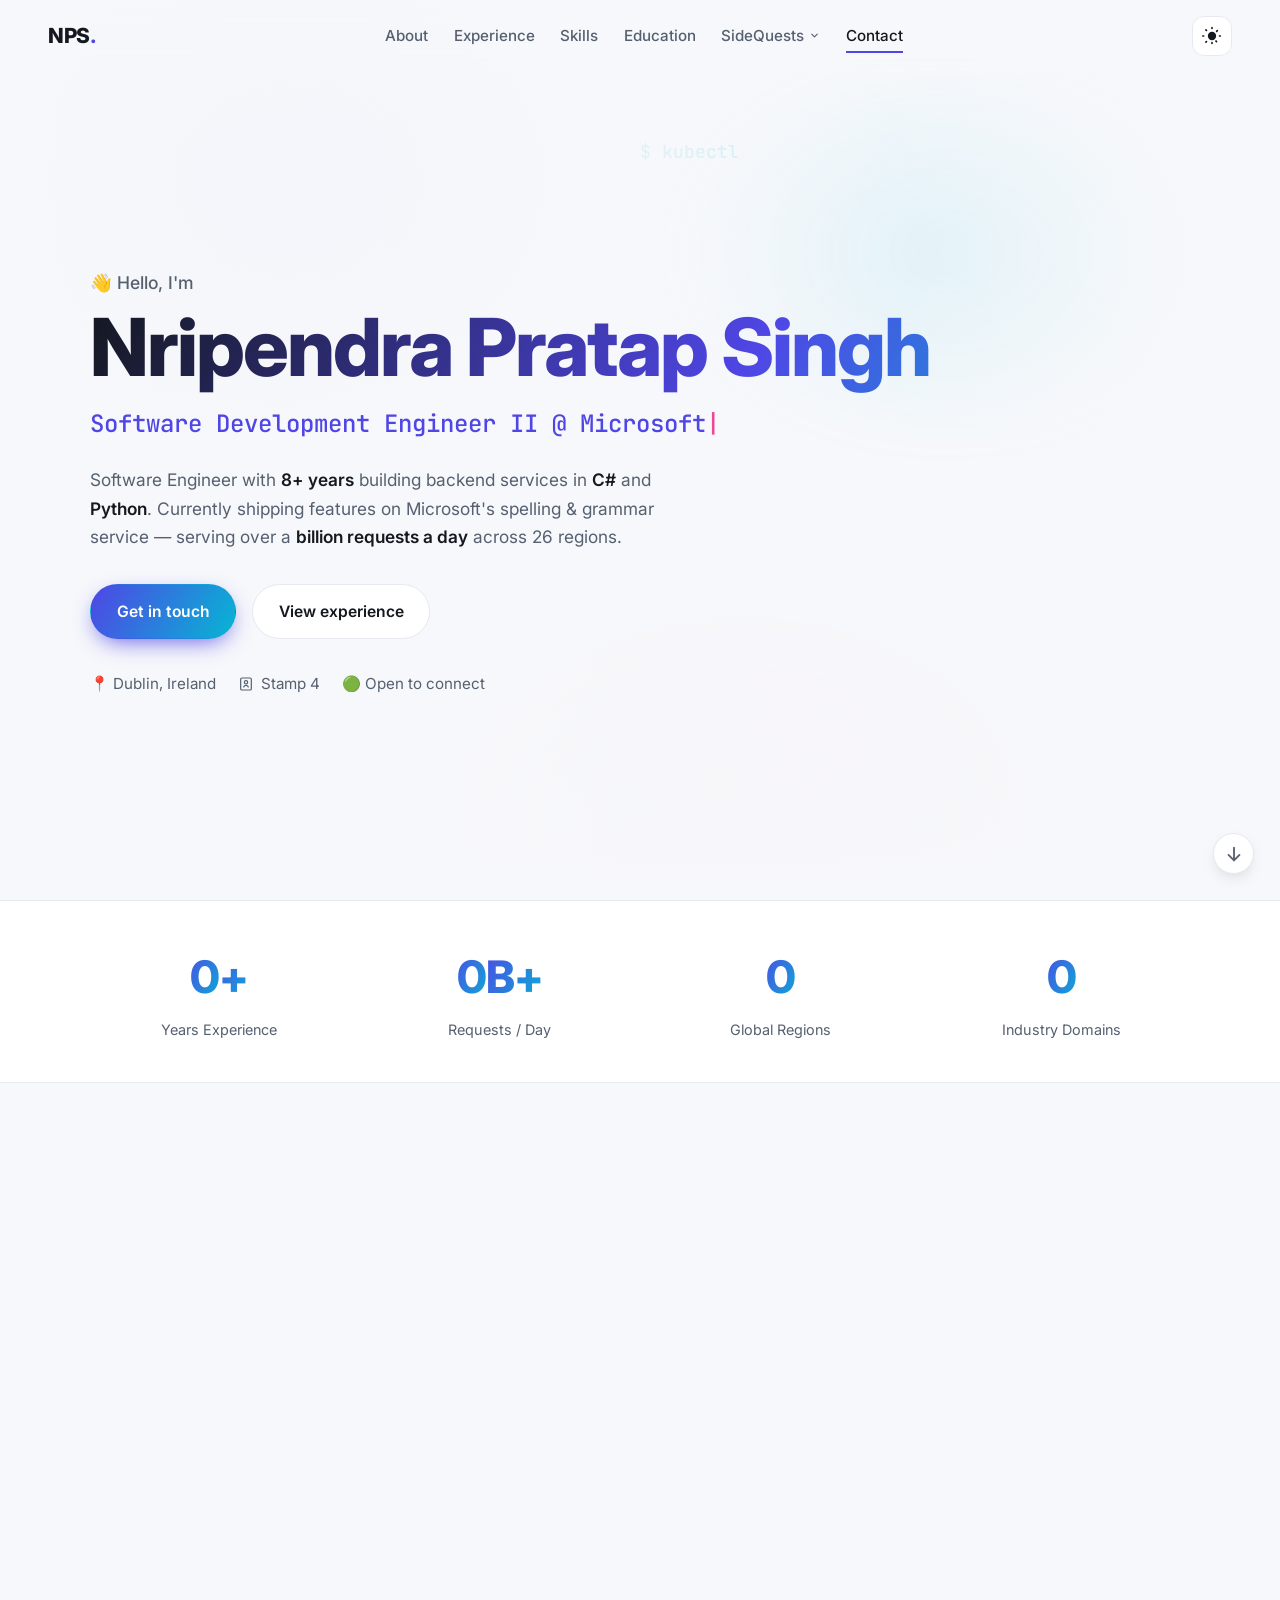
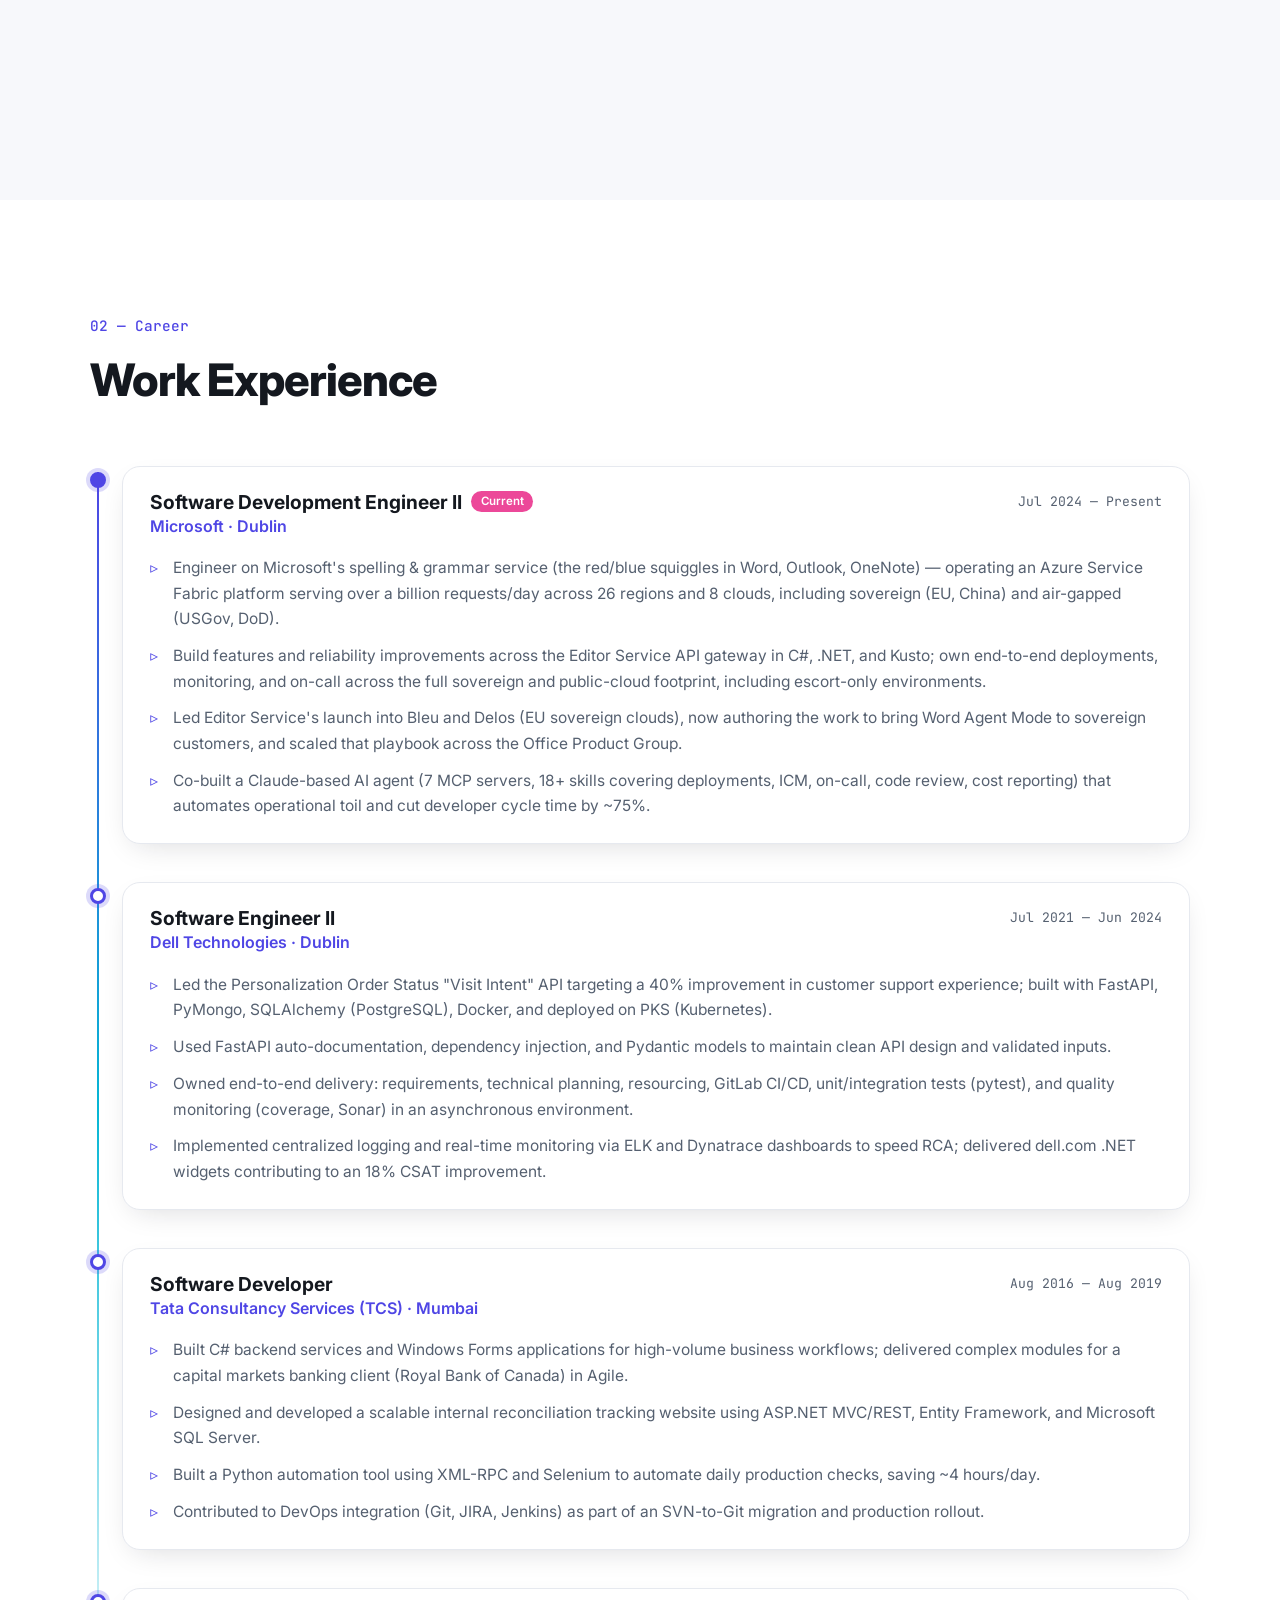
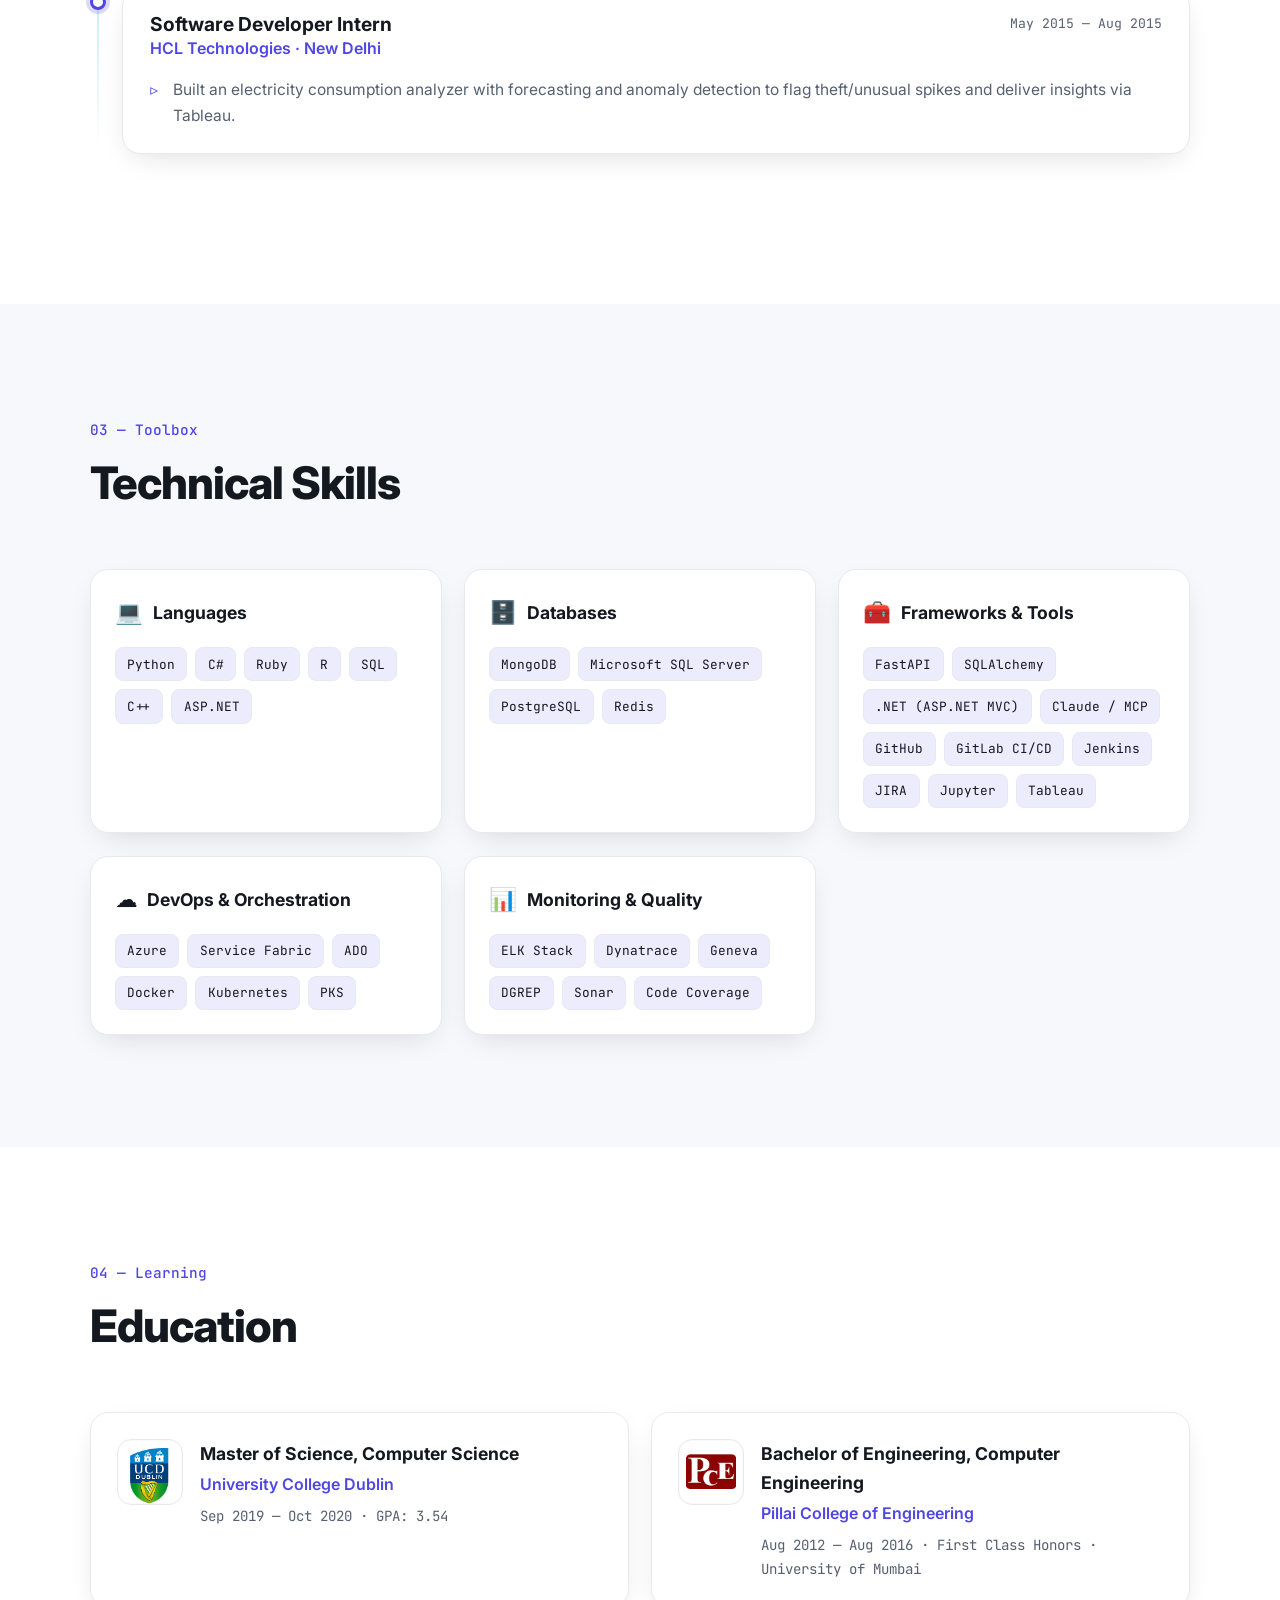
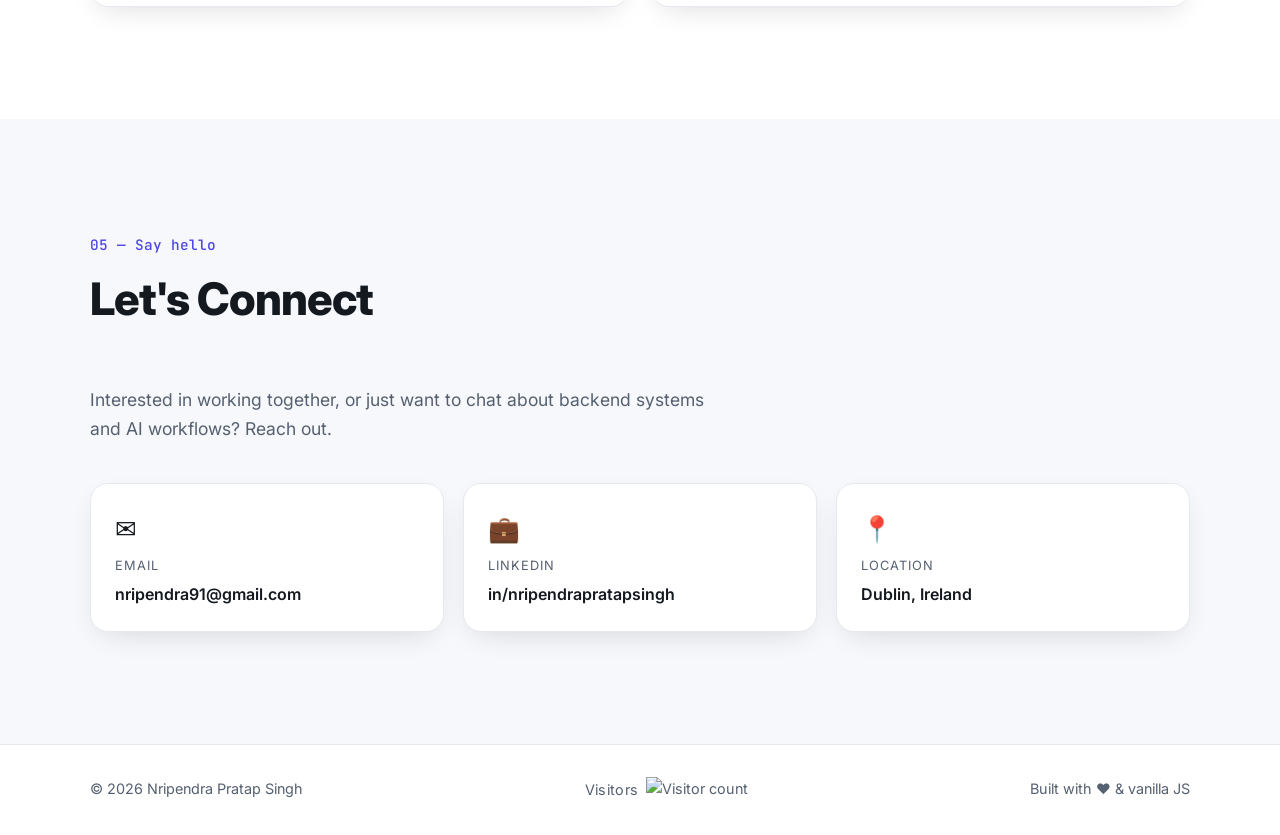
==== commit 4e2a42ab: "Add cricket power layer to fitness plan and session logger Co-authored-by: nripendra-pratap <2857286" ====
--- a/index.html
+++ b/index.html
@@ -15,7 +15,7 @@
   <link rel="preconnect" href="https://fonts.googleapis.com" />
   <link rel="preconnect" href="https://fonts.gstatic.com" crossorigin />
   <link href="https://fonts.googleapis.com/css2?family=Inter:wght@400;500;600;700;800&family=JetBrains+Mono:wght@400;500&display=swap" rel="stylesheet" />
-  <link rel="stylesheet" href="assets/style.css?v=20260824-3" />
+  <link rel="stylesheet" href="assets/style.css?v=20260831-1" />
   <link rel="icon" href="data:image/svg+xml,<svg xmlns=%22http://www.w3.org/2000/svg%22 viewBox=%220 0 100 100%22><text y=%22.9em%22 font-size=%2290%22>👨‍💻</text></svg>" />
 </head>
 <body>
@@ -195,9 +195,9 @@
     </div>
   </footer>
 
-  <script src="assets/data.js?v=20260824-3"></script>
-  <script src="assets/common.js?v=20260824-3"></script>
-  <script src="assets/hero-bg.js?v=20260824-3"></script>
-  <script src="assets/script.js?v=20260824-3"></script>
+  <script src="assets/data.js?v=20260831-1"></script>
+  <script src="assets/common.js?v=20260831-1"></script>
+  <script src="assets/hero-bg.js?v=20260831-1"></script>
+  <script src="assets/script.js?v=20260831-1"></script>
 </body>
 </html>
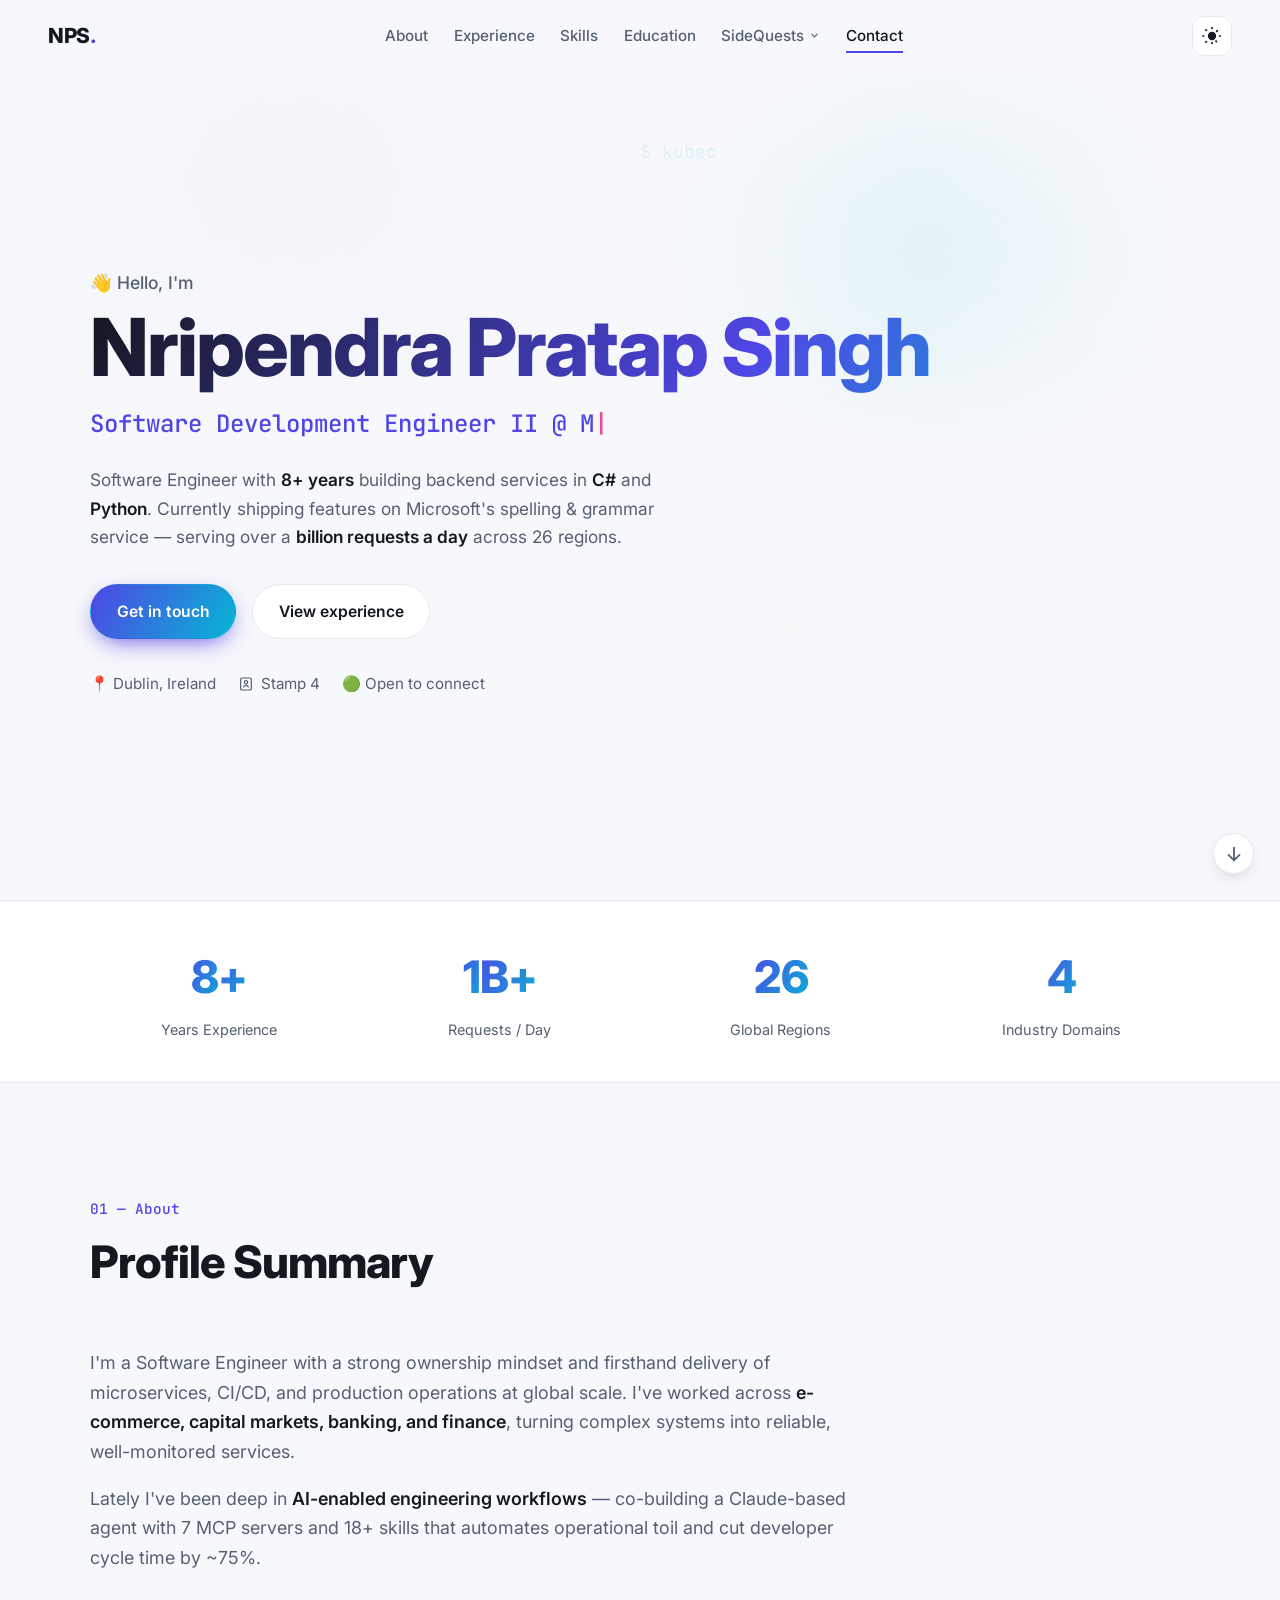
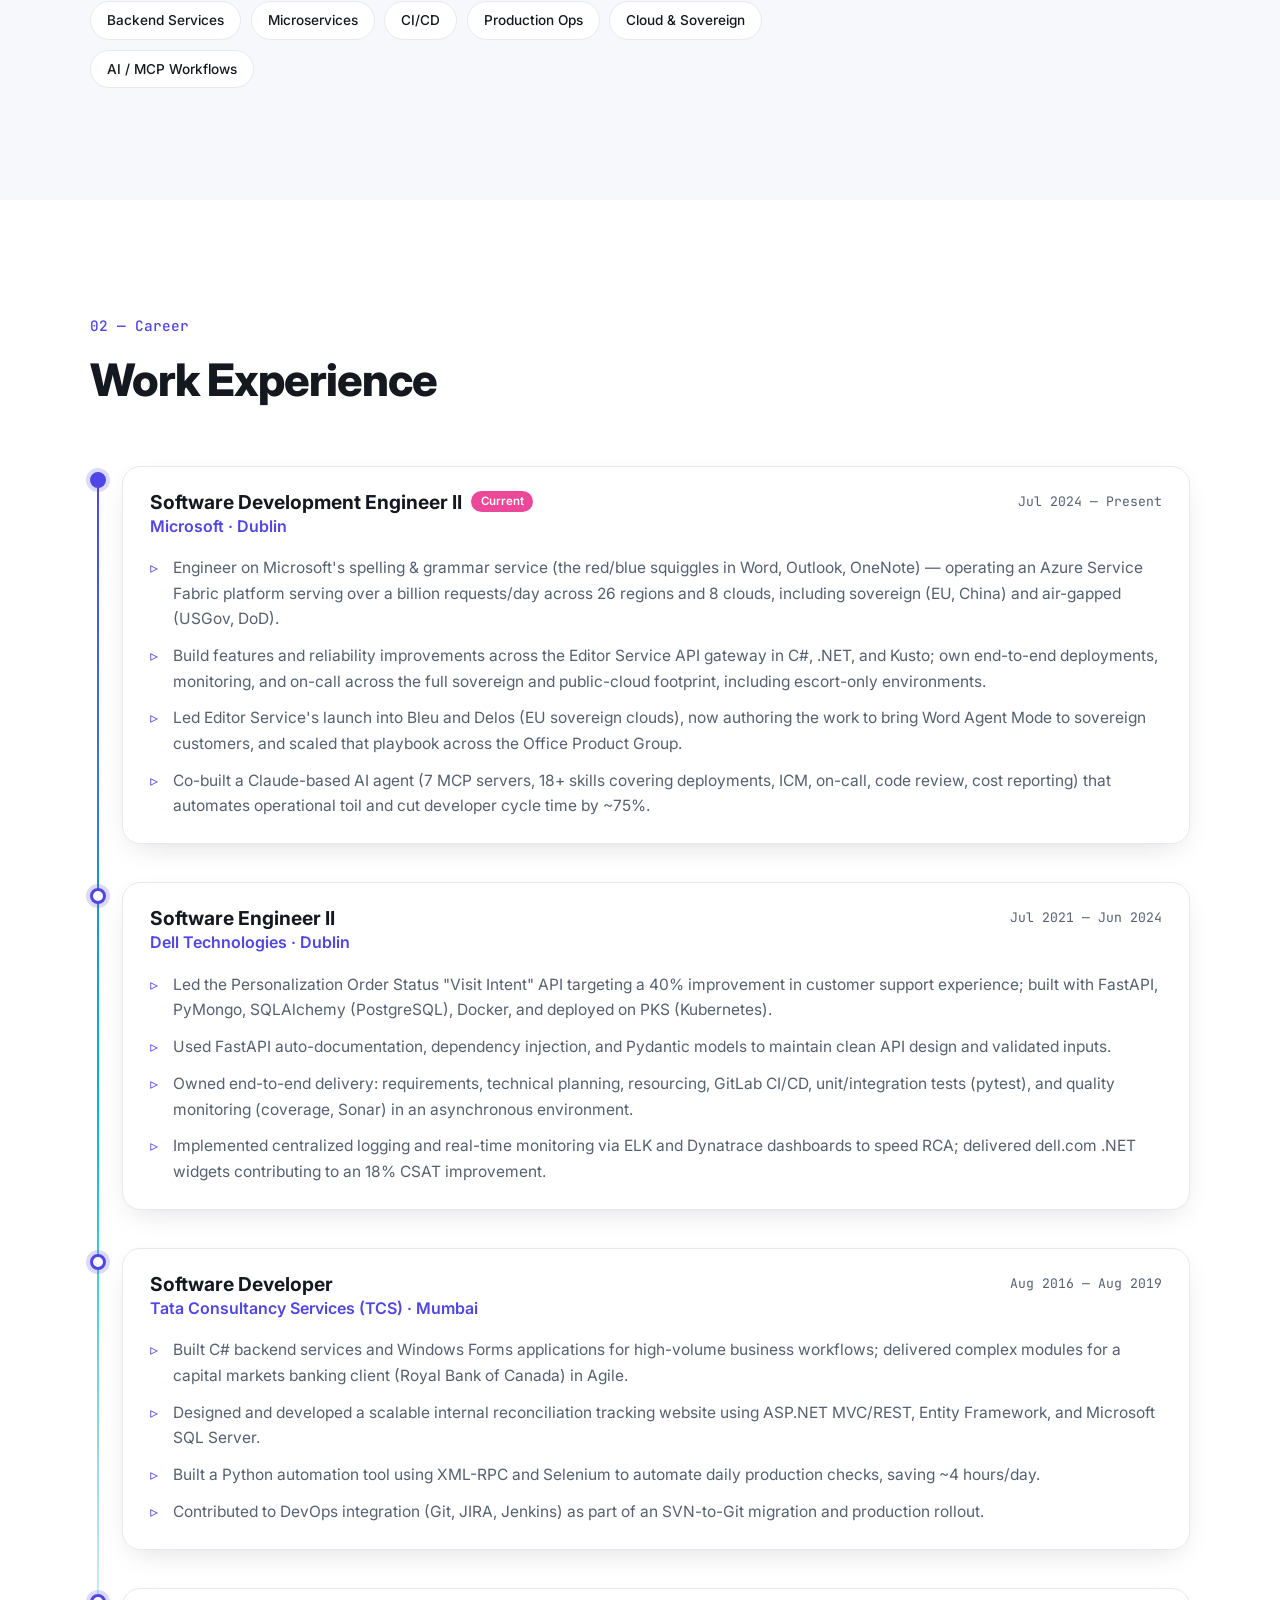
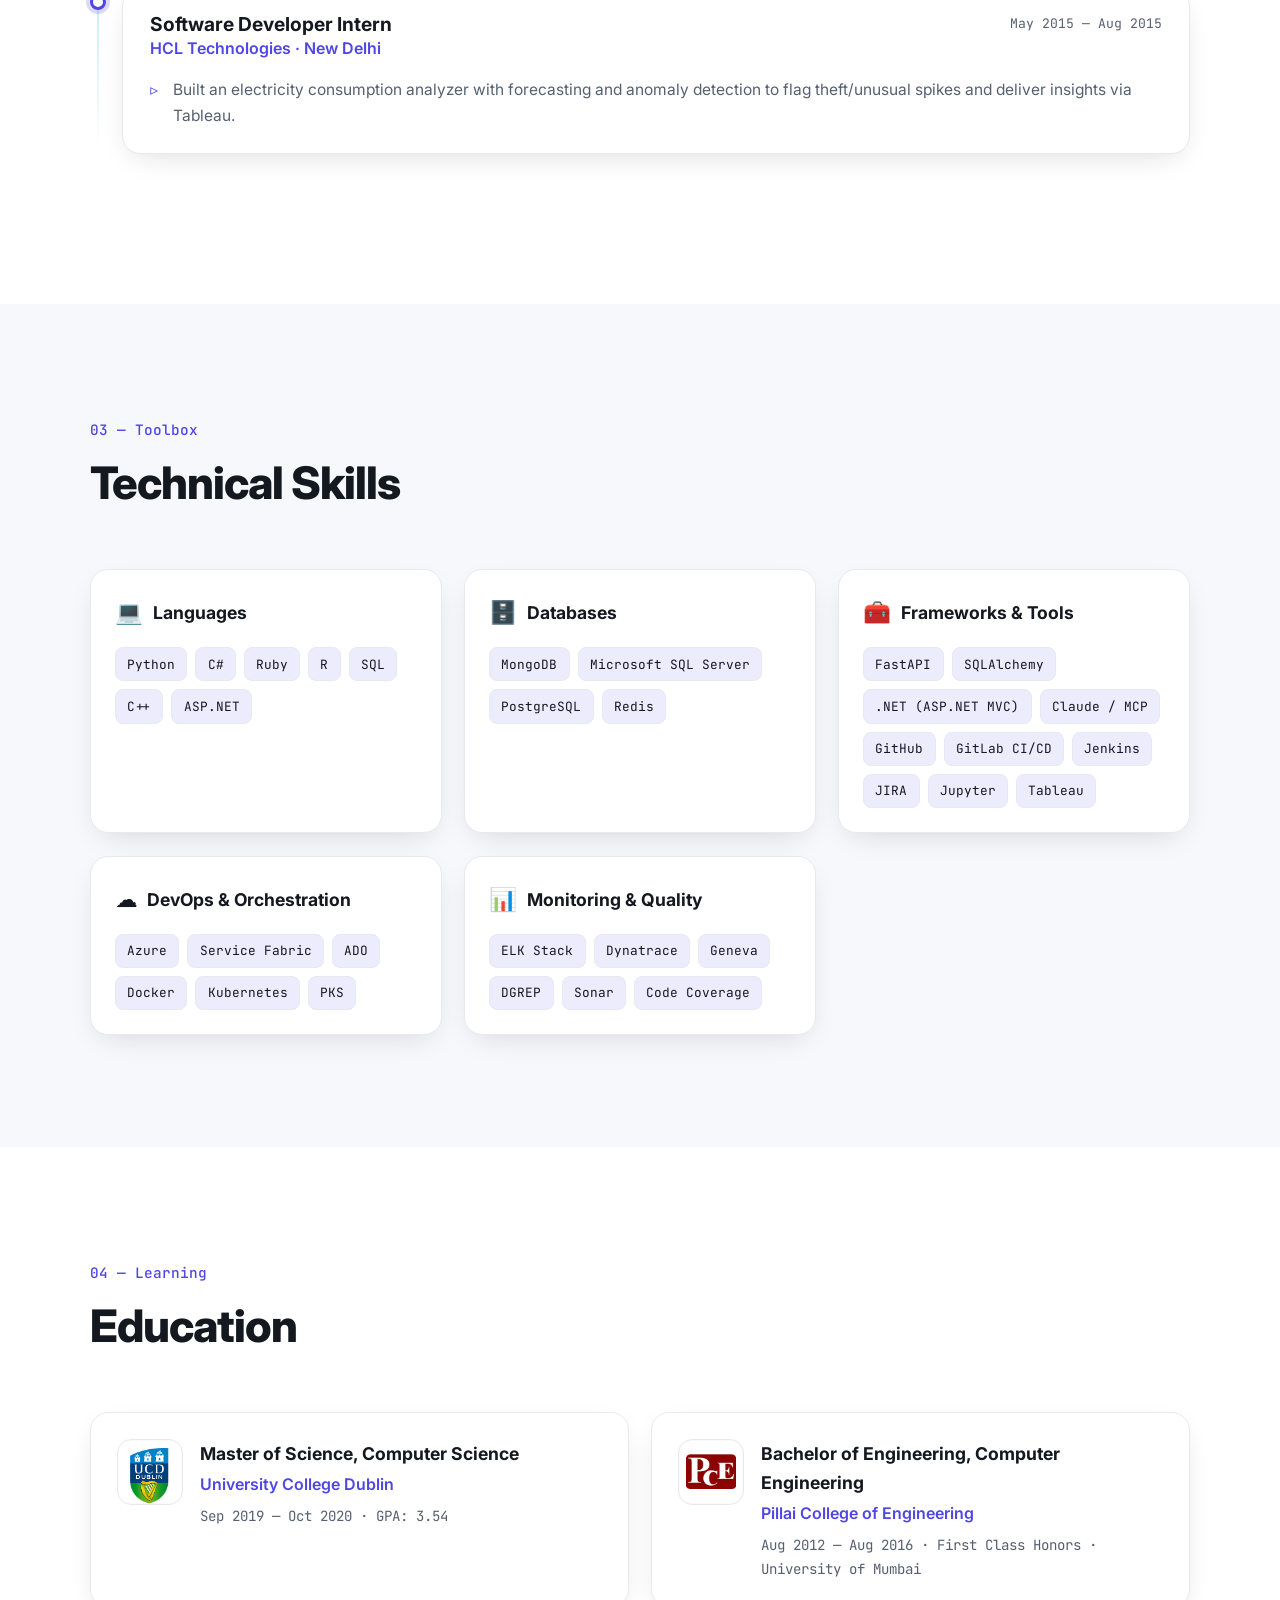
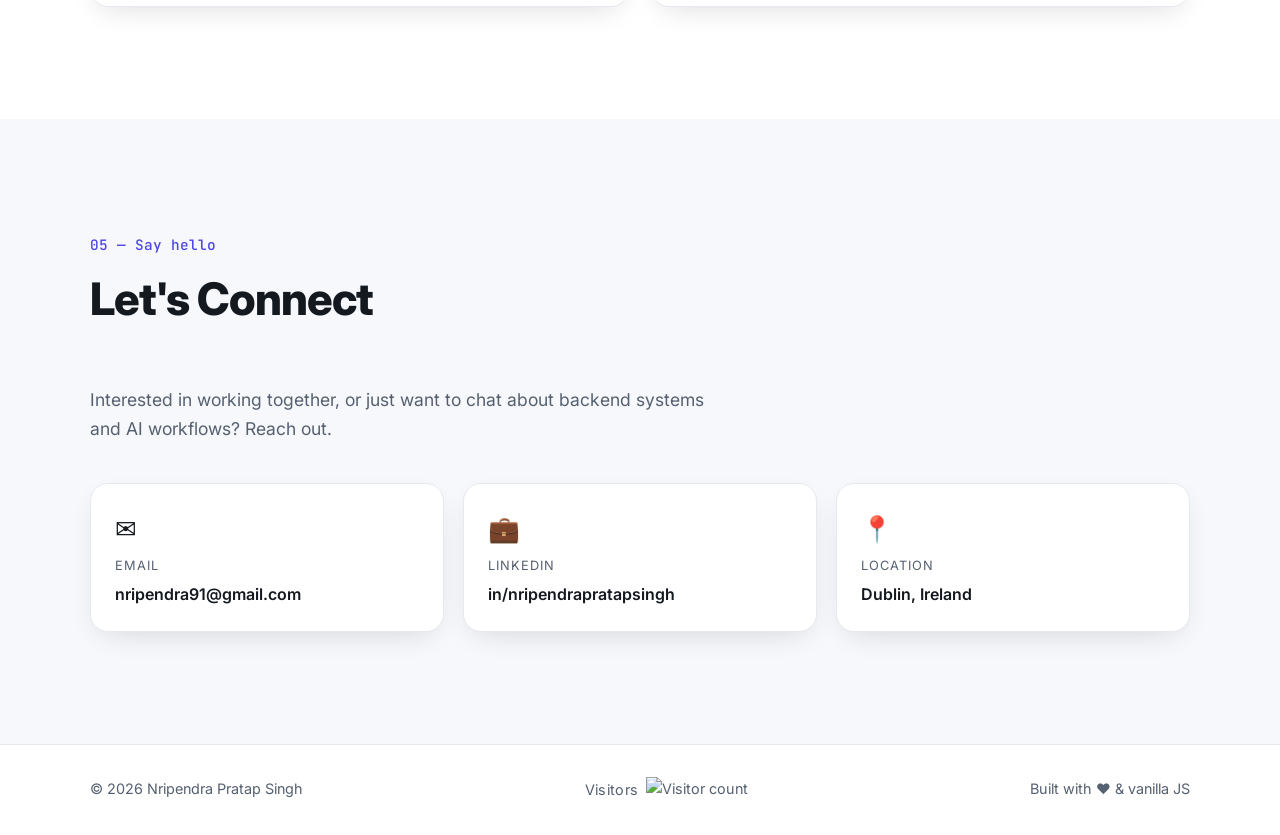
==== commit 3c587e0b: "Space rotational work 48h apart and cap Wednesday skill work Co-authored-by: nripendra-pratap <28572" ====
--- a/index.html
+++ b/index.html
@@ -15,7 +15,7 @@
   <link rel="preconnect" href="https://fonts.googleapis.com" />
   <link rel="preconnect" href="https://fonts.gstatic.com" crossorigin />
   <link href="https://fonts.googleapis.com/css2?family=Inter:wght@400;500;600;700;800&family=JetBrains+Mono:wght@400;500&display=swap" rel="stylesheet" />
-  <link rel="stylesheet" href="assets/style.css?v=20260831-1" />
+  <link rel="stylesheet" href="assets/style.css?v=20260831-2" />
   <link rel="icon" href="data:image/svg+xml,<svg xmlns=%22http://www.w3.org/2000/svg%22 viewBox=%220 0 100 100%22><text y=%22.9em%22 font-size=%2290%22>👨‍💻</text></svg>" />
 </head>
 <body>
@@ -195,9 +195,9 @@
     </div>
   </footer>
 
-  <script src="assets/data.js?v=20260831-1"></script>
-  <script src="assets/common.js?v=20260831-1"></script>
-  <script src="assets/hero-bg.js?v=20260831-1"></script>
-  <script src="assets/script.js?v=20260831-1"></script>
+  <script src="assets/data.js?v=20260831-2"></script>
+  <script src="assets/common.js?v=20260831-2"></script>
+  <script src="assets/hero-bg.js?v=20260831-2"></script>
+  <script src="assets/script.js?v=20260831-2"></script>
 </body>
 </html>
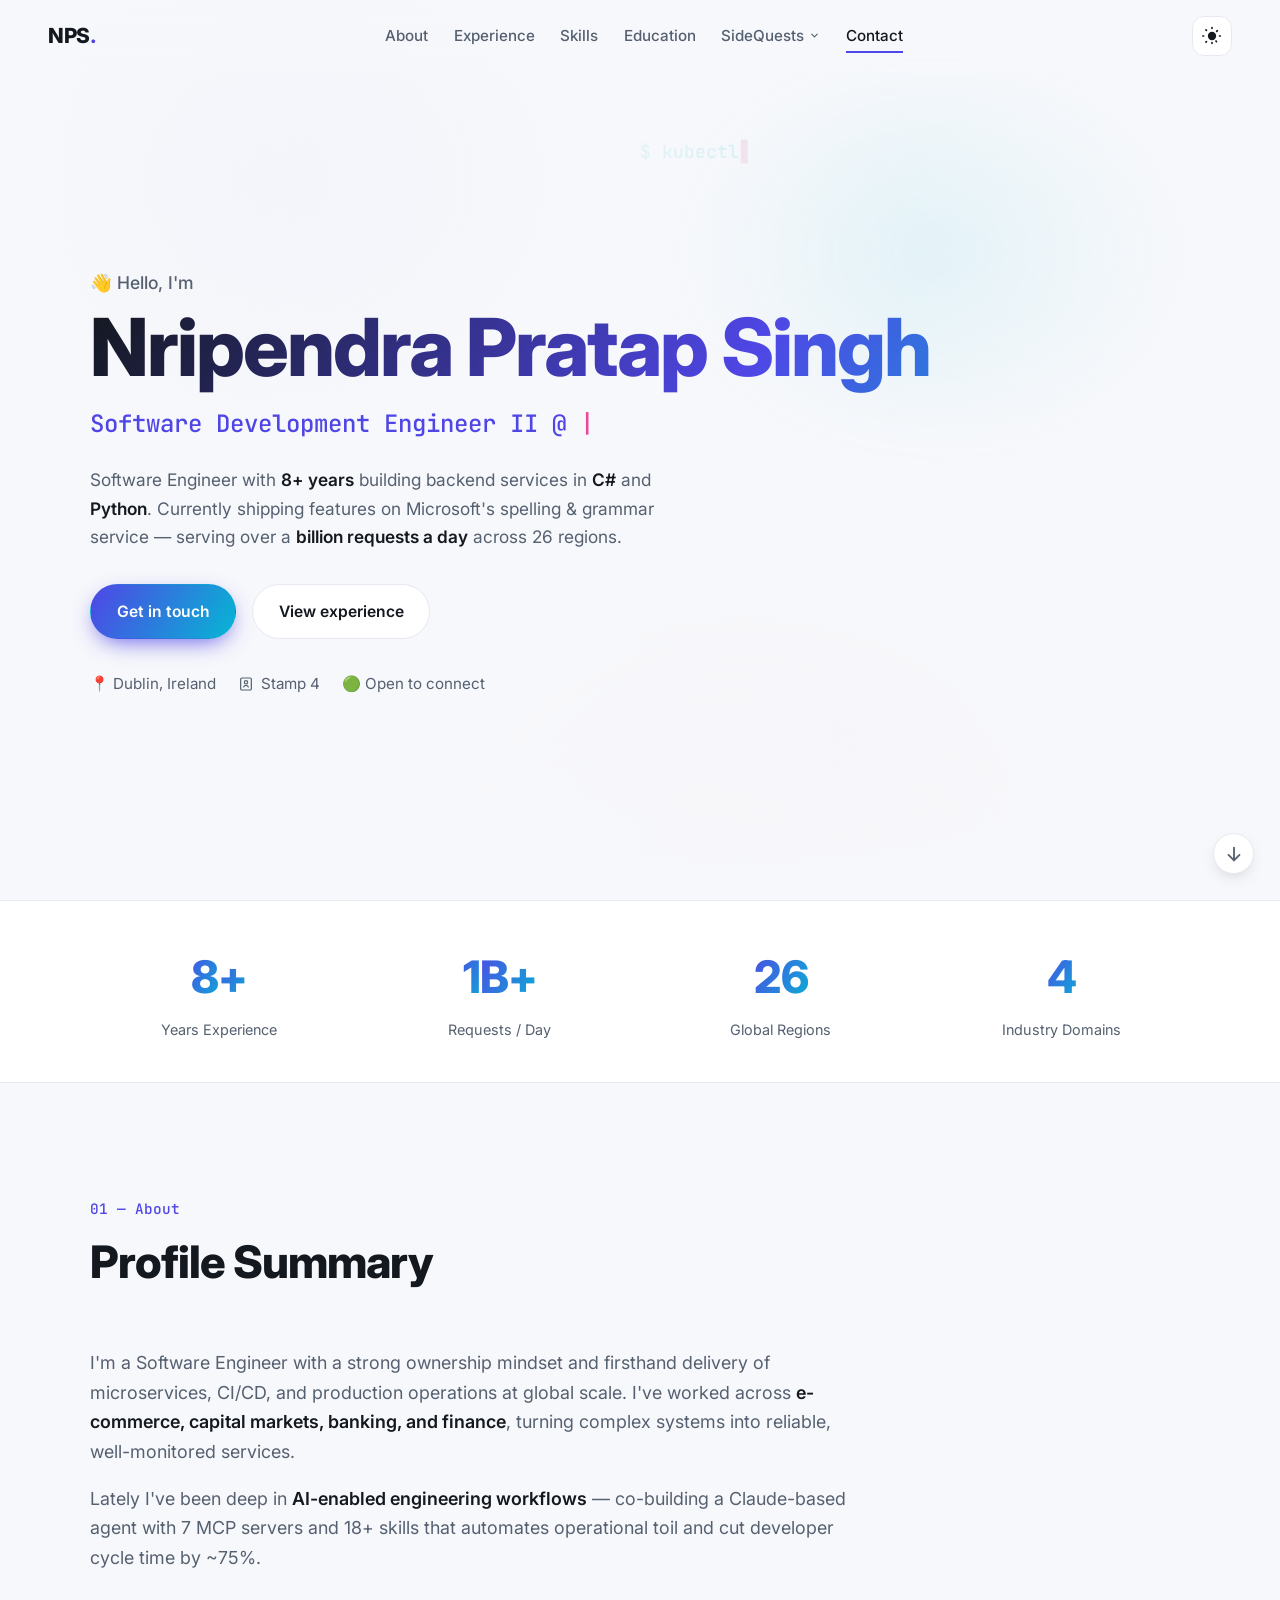
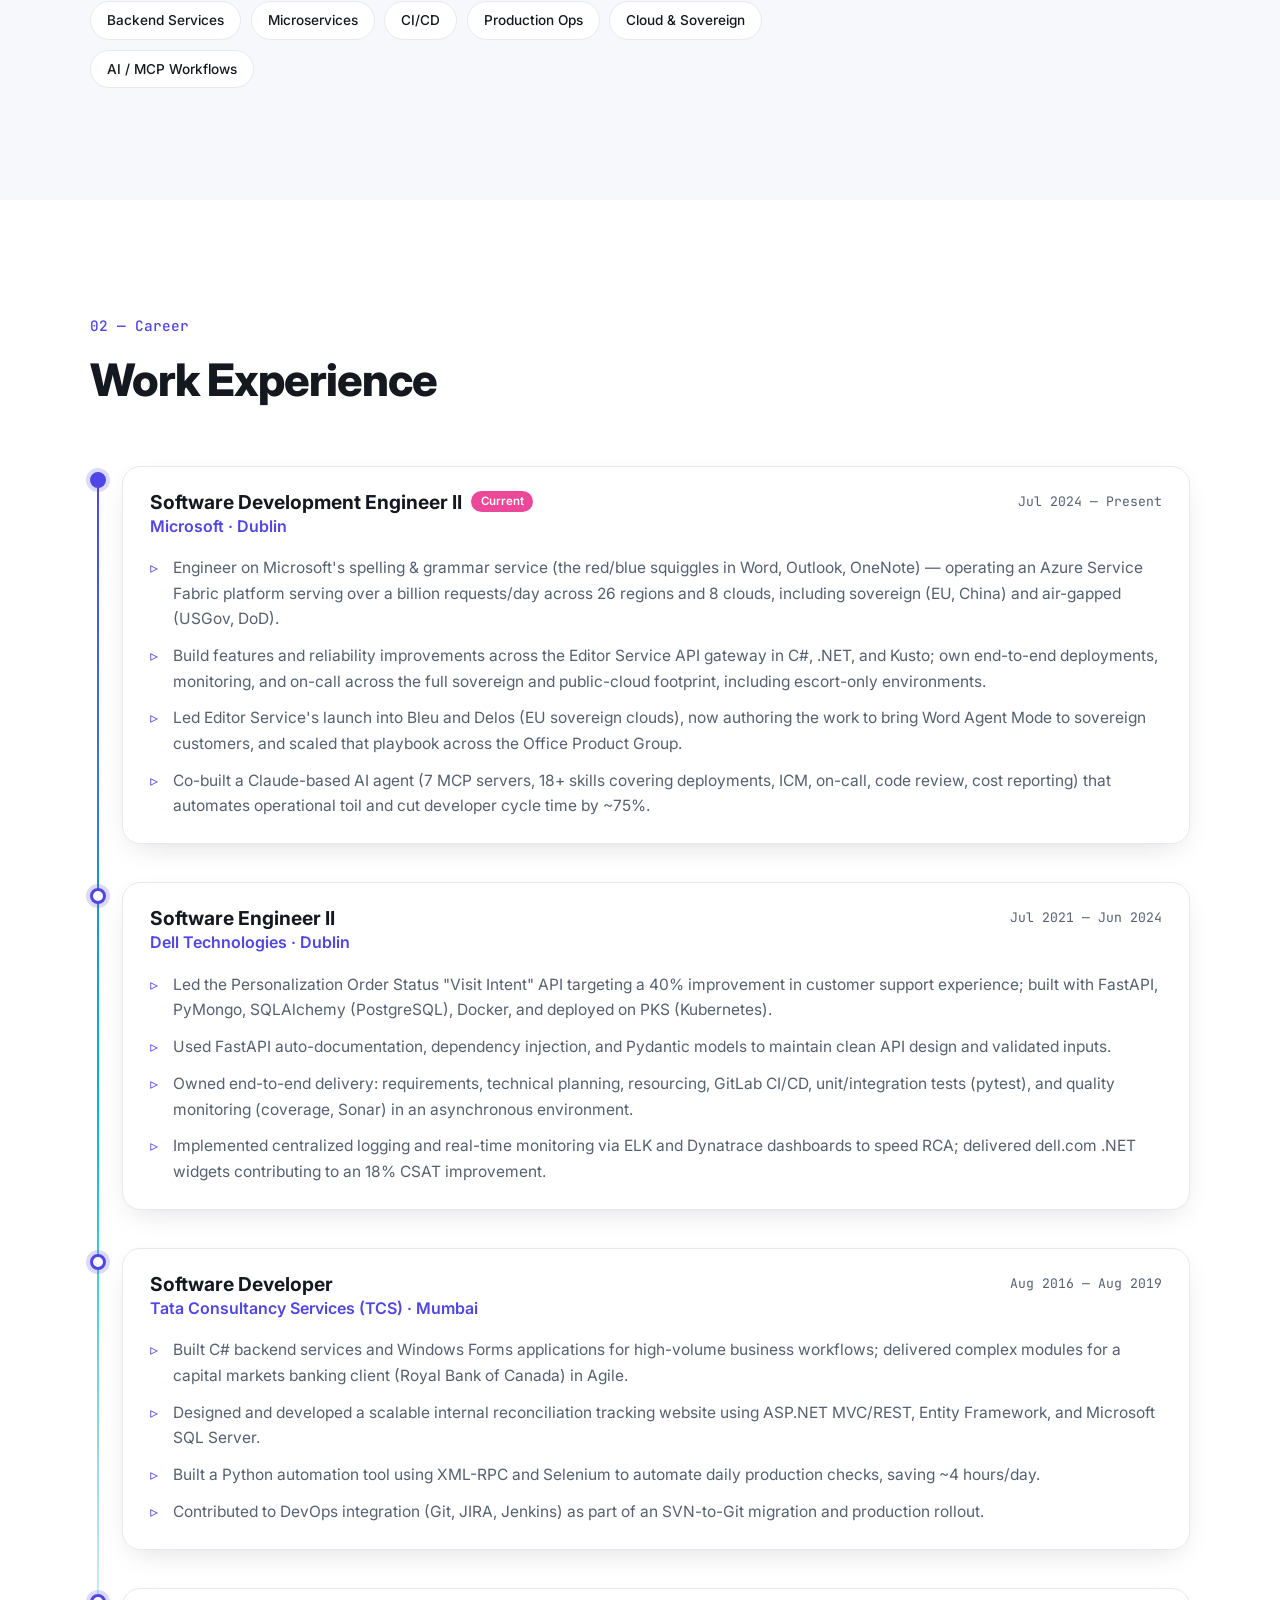
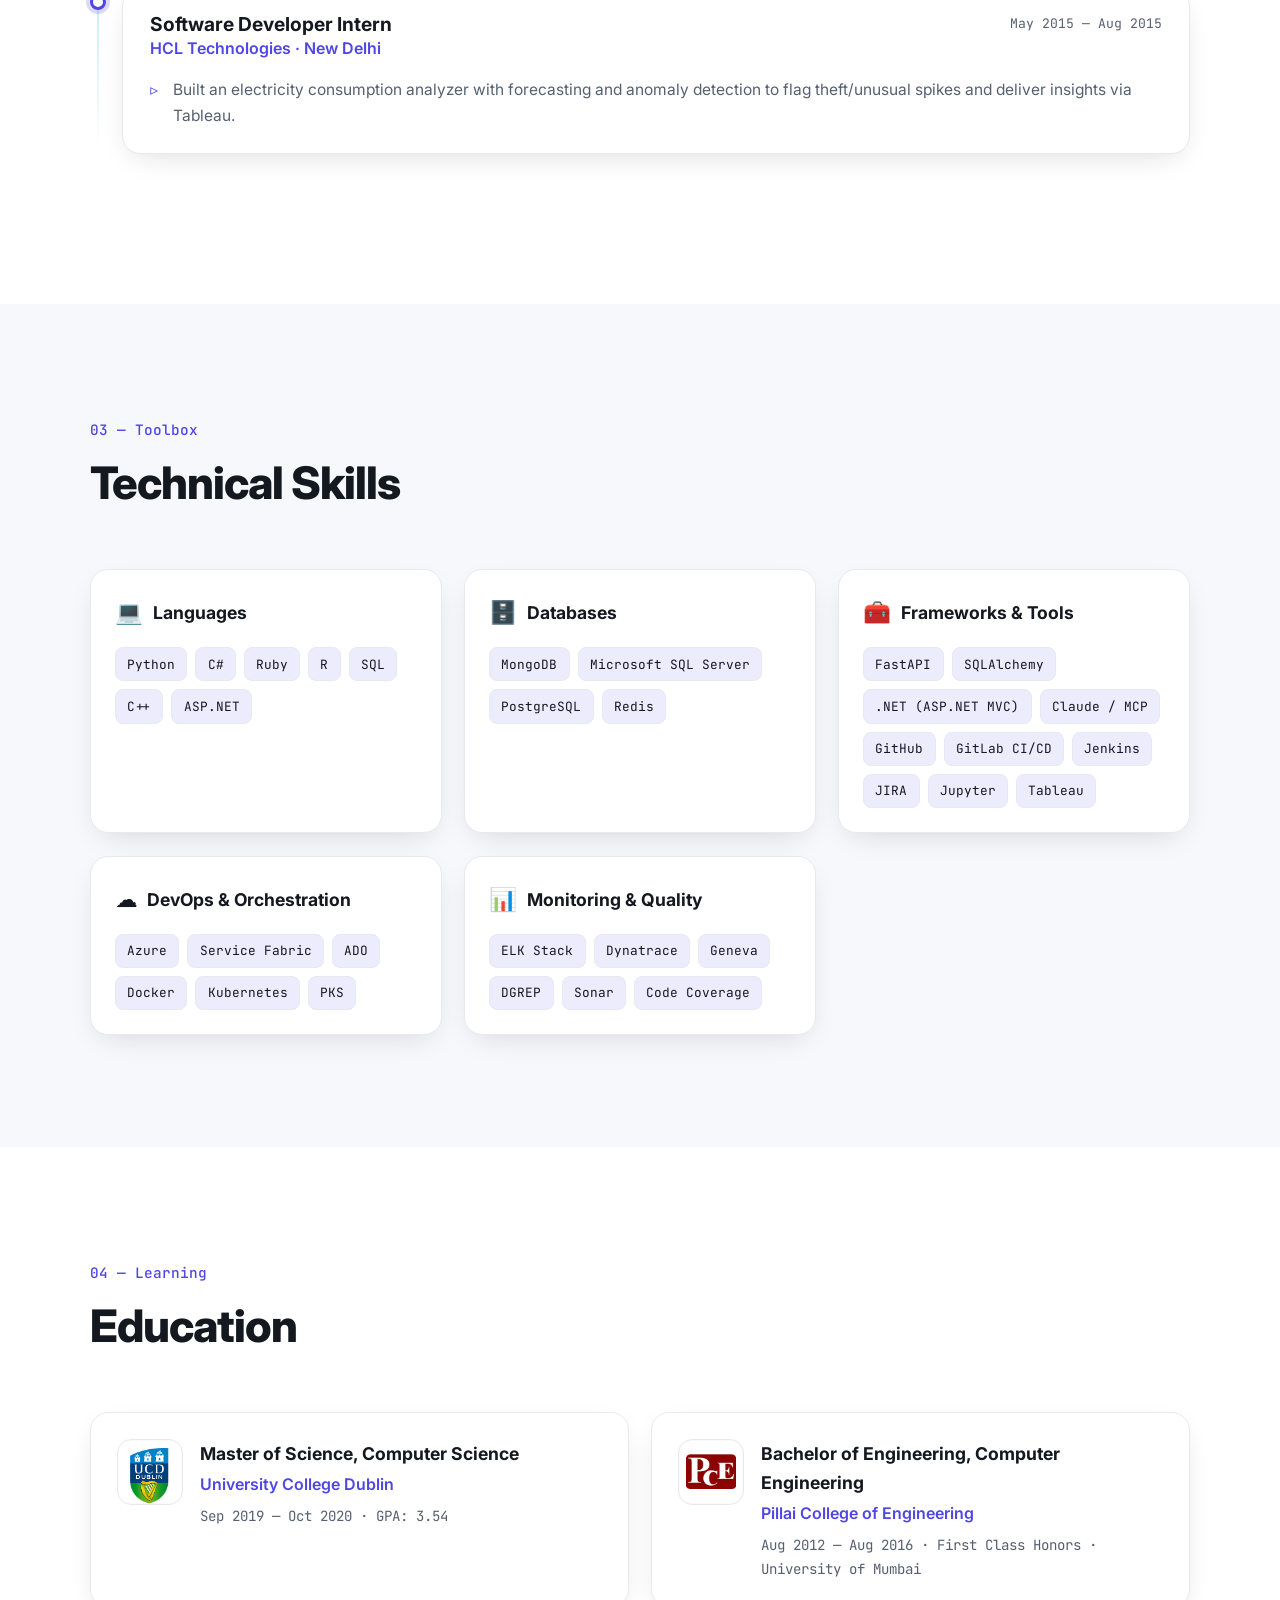
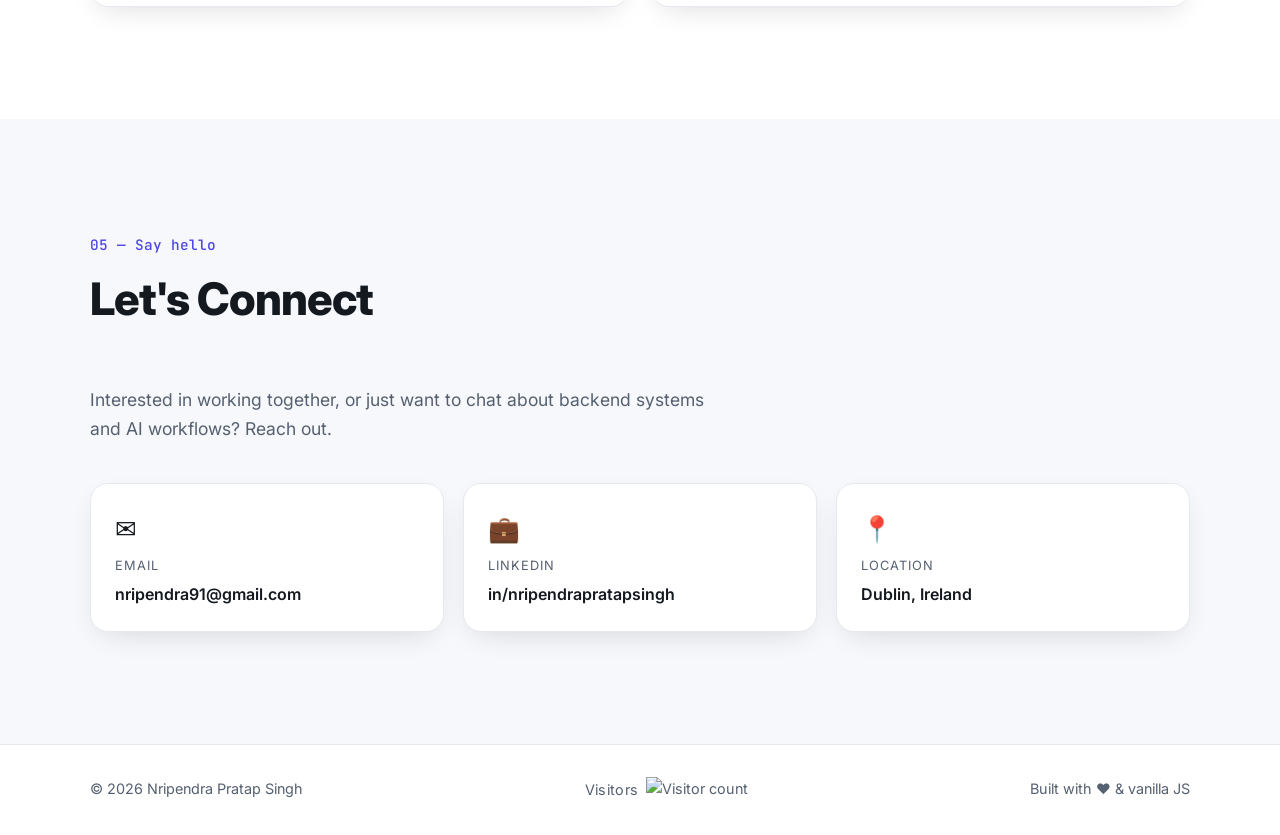
==== commit 123a996f: "Bring throw volume inside the stated ceiling and lead Saturday with the chop Co-authored-by: nripend" ====
--- a/index.html
+++ b/index.html
@@ -15,7 +15,7 @@
   <link rel="preconnect" href="https://fonts.googleapis.com" />
   <link rel="preconnect" href="https://fonts.gstatic.com" crossorigin />
   <link href="https://fonts.googleapis.com/css2?family=Inter:wght@400;500;600;700;800&family=JetBrains+Mono:wght@400;500&display=swap" rel="stylesheet" />
-  <link rel="stylesheet" href="assets/style.css?v=20260831-2" />
+  <link rel="stylesheet" href="assets/style.css?v=20260901-1" />
   <link rel="icon" href="data:image/svg+xml,<svg xmlns=%22http://www.w3.org/2000/svg%22 viewBox=%220 0 100 100%22><text y=%22.9em%22 font-size=%2290%22>👨‍💻</text></svg>" />
 </head>
 <body>
@@ -195,9 +195,9 @@
     </div>
   </footer>
 
-  <script src="assets/data.js?v=20260831-2"></script>
-  <script src="assets/common.js?v=20260831-2"></script>
-  <script src="assets/hero-bg.js?v=20260831-2"></script>
-  <script src="assets/script.js?v=20260831-2"></script>
+  <script src="assets/data.js?v=20260901-1"></script>
+  <script src="assets/common.js?v=20260901-1"></script>
+  <script src="assets/hero-bg.js?v=20260901-1"></script>
+  <script src="assets/script.js?v=20260901-1"></script>
 </body>
 </html>
